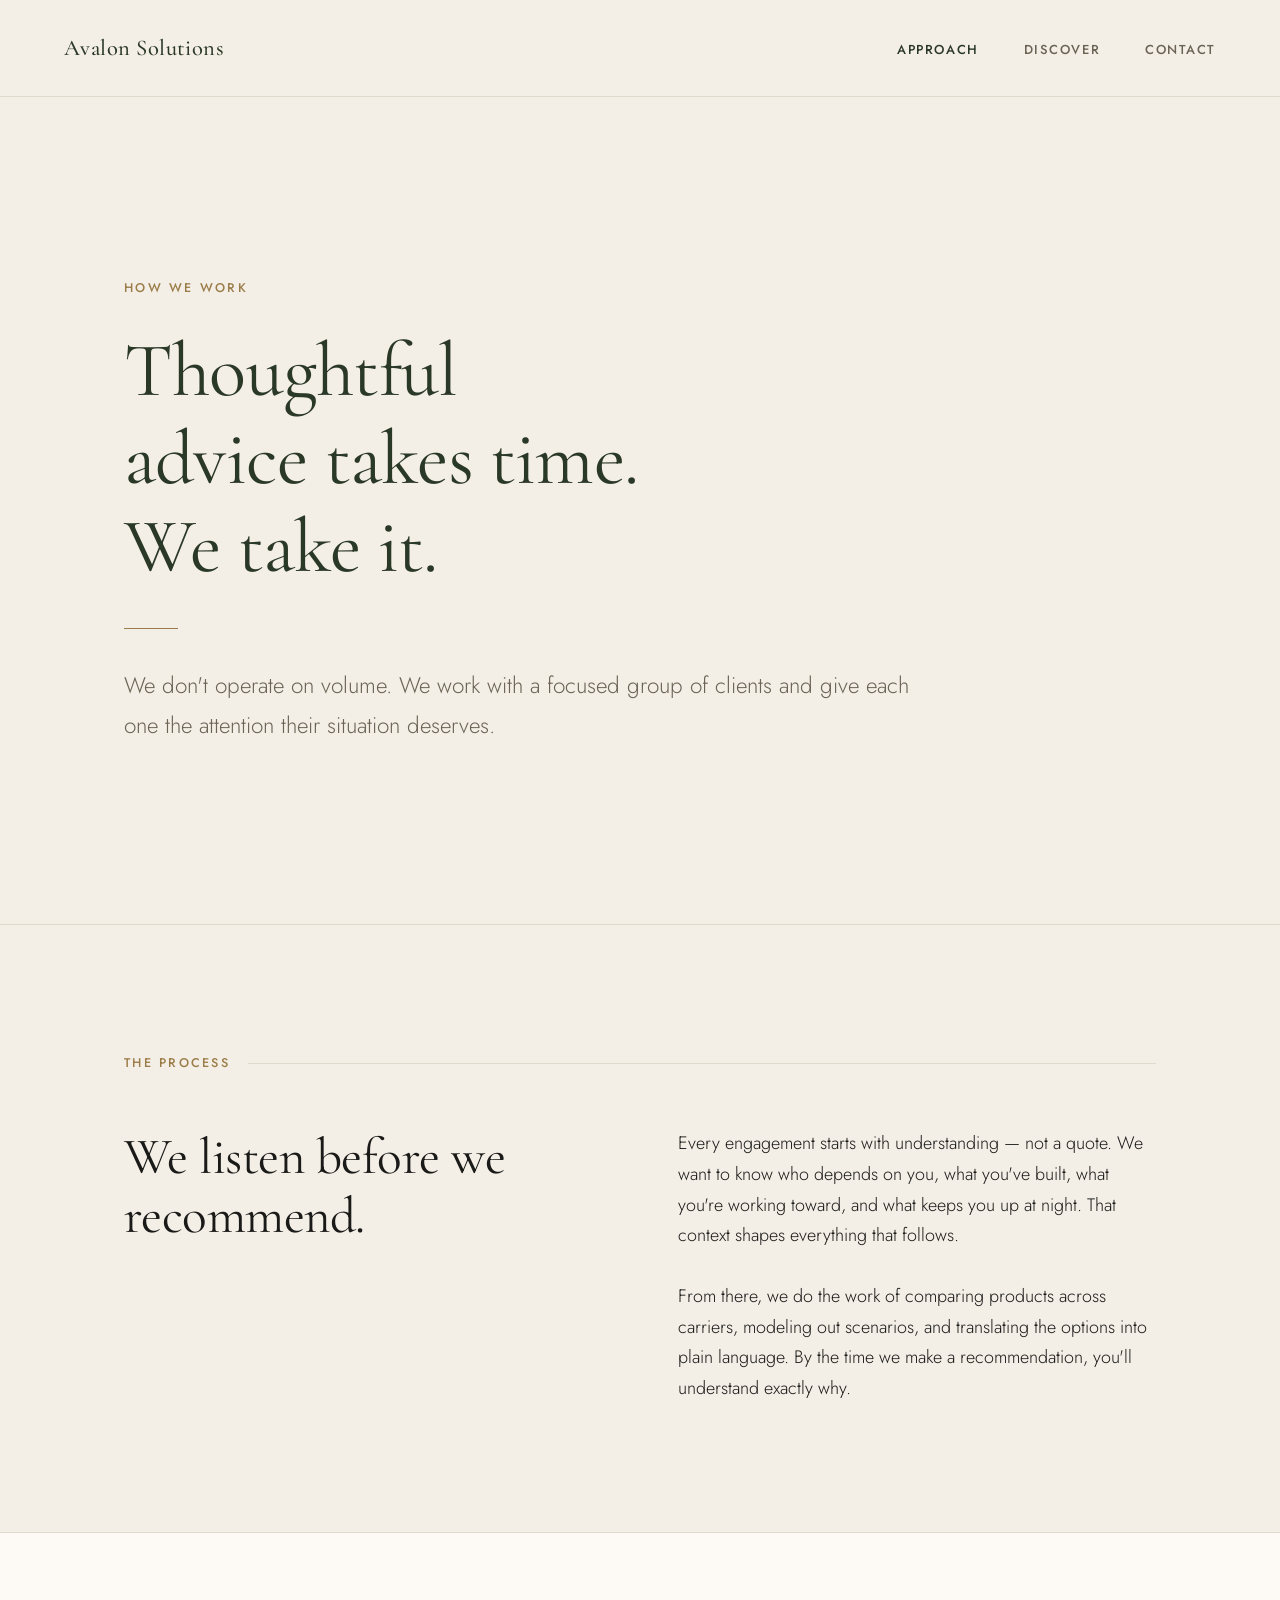
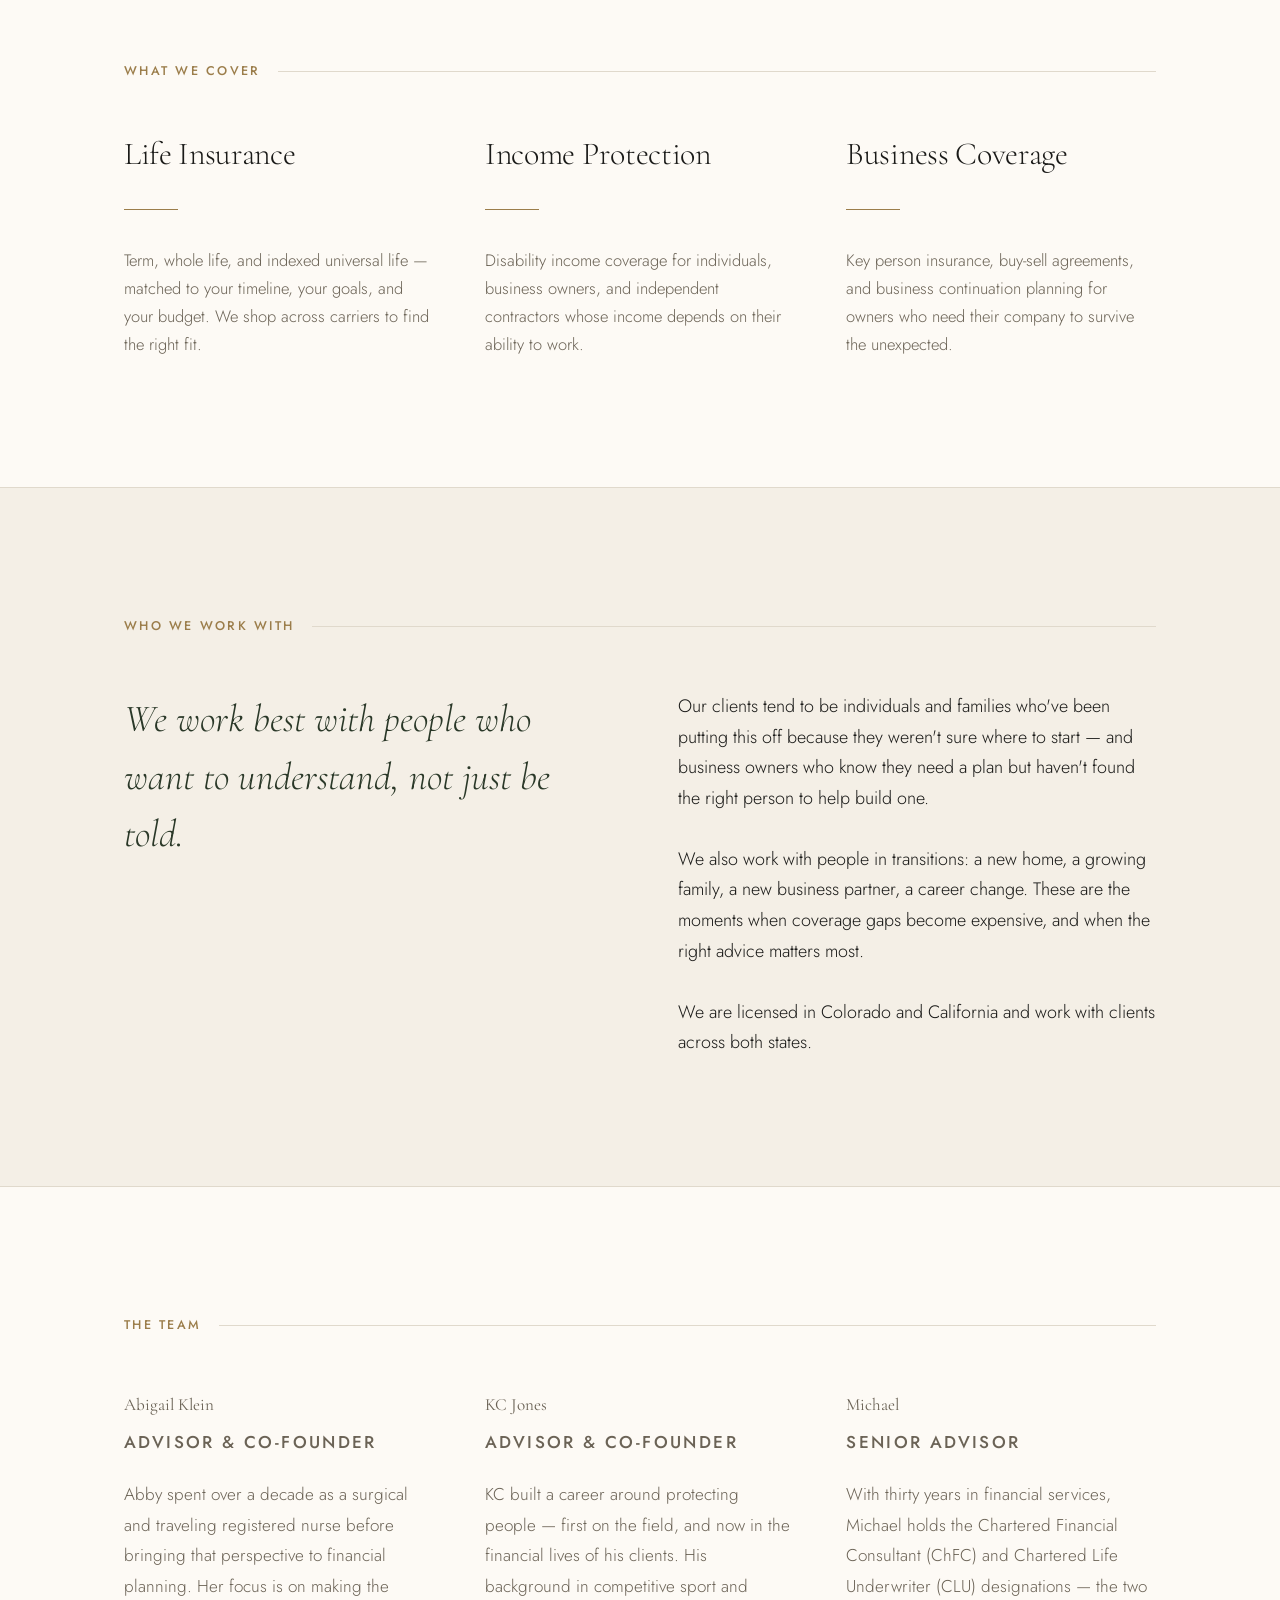
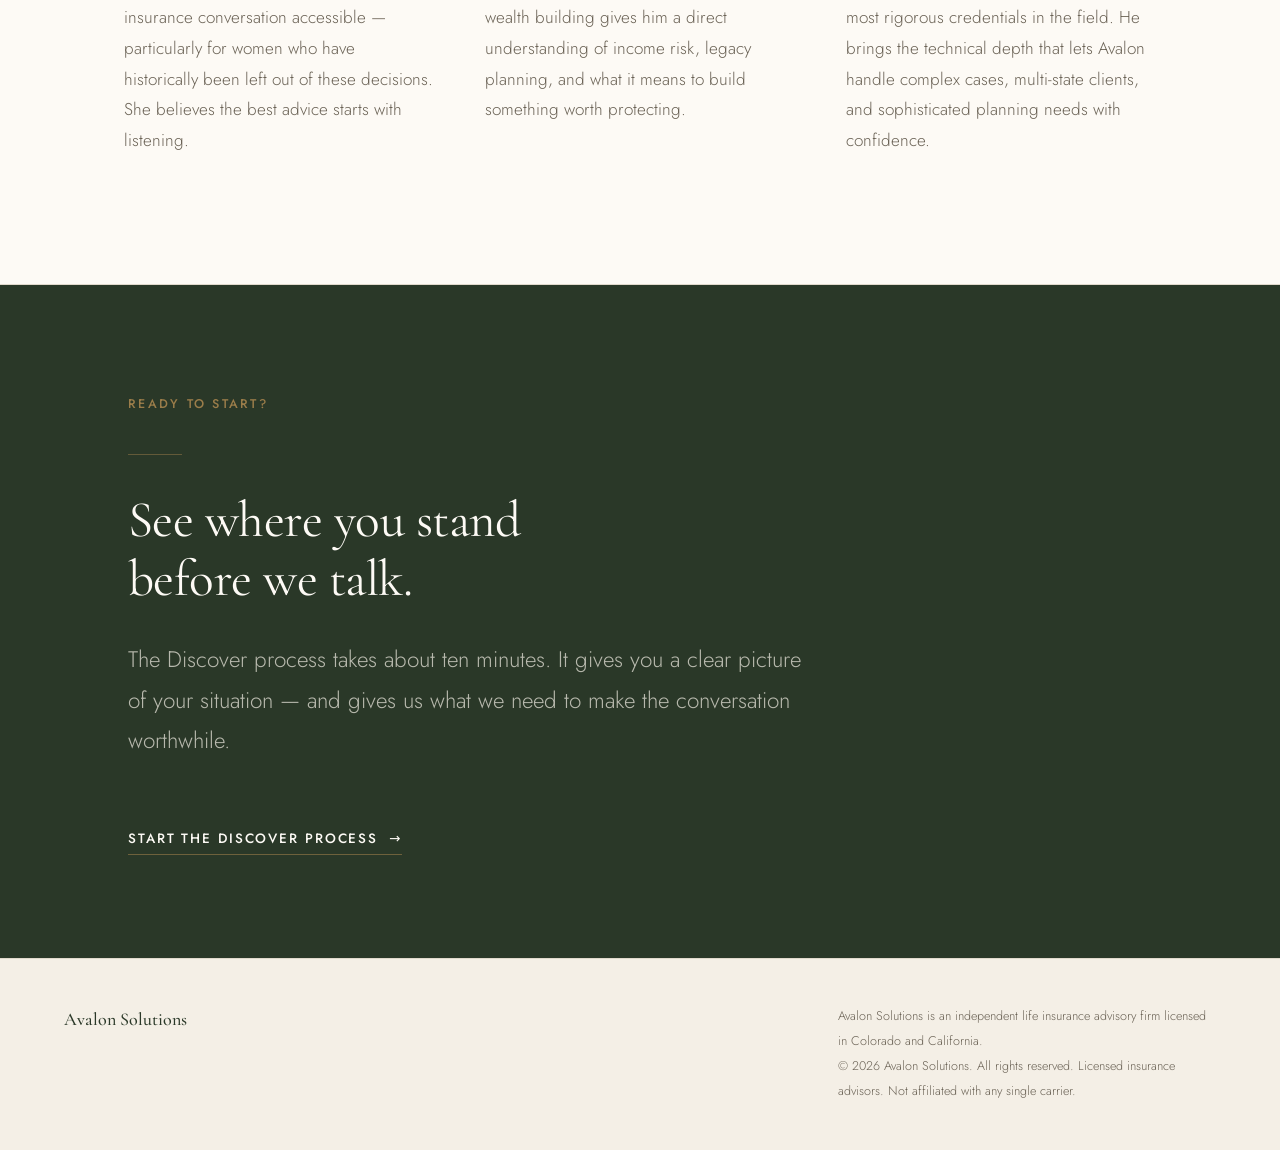
==== approach.html @ e0c3b851 "Initial site build — four pages, CSS design system, Netlify forms Co-Authored-By: Claude Sonnet 4.6 " ====
<!DOCTYPE html>
<html lang="en">
<head>
  <meta charset="UTF-8">
  <meta name="viewport" content="width=device-width, initial-scale=1.0">
  <title>Our Approach — Avalon Solutions</title>
  <meta name="description" content="How Avalon Solutions approaches life insurance — independent, education-first, and built around your specific situation.">
  <link rel="stylesheet" href="/css/main.css">
</head>
<body class="page-body">

  <nav>
    <a href="/" class="nav-logo">Avalon Solutions</a>
    <ul class="nav-links">
      <li><a href="/approach.html" class="active">Approach</a></li>
      <li><a href="/discover.html">Discover</a></li>
      <li><a href="/contact.html">Contact</a></li>
    </ul>
  </nav>

  <!-- Header -->
  <section class="hero">
    <div class="container">
      <span class="eyebrow">How we work</span>
      <h1>Thoughtful advice takes time. We take it.</h1>
      <div class="divider"></div>
      <p class="lead">We don't operate on volume. We work with a focused group of clients and give each one the attention their situation deserves.</p>
    </div>
  </section>

  <!-- The process -->
  <section>
    <div class="container">
      <div class="section-label">
        <span class="eyebrow">The process</span>
      </div>
      <div class="cols">
        <div>
          <h2>We listen before we recommend.</h2>
        </div>
        <div>
          <p>Every engagement starts with understanding — not a quote. We want to know who depends on you, what you've built, what you're working toward, and what keeps you up at night. That context shapes everything that follows.</p>
          <br>
          <p>From there, we do the work of comparing products across carriers, modeling out scenarios, and translating the options into plain language. By the time we make a recommendation, you'll understand exactly why.</p>
        </div>
      </div>
    </div>
  </section>

  <!-- What we cover -->
  <section style="background: var(--white); border-top: 1px solid var(--mist); border-bottom: 1px solid var(--mist);">
    <div class="container">
      <div class="section-label">
        <span class="eyebrow">What we cover</span>
      </div>
      <div class="cols-3">
        <div>
          <h3>Life Insurance</h3>
          <div class="divider"></div>
          <p style="font-size: 0.92rem; color: var(--mid);">Term, whole life, and indexed universal life — matched to your timeline, your goals, and your budget. We shop across carriers to find the right fit.</p>
        </div>
        <div>
          <h3>Income Protection</h3>
          <div class="divider"></div>
          <p style="font-size: 0.92rem; color: var(--mid);">Disability income coverage for individuals, business owners, and independent contractors whose income depends on their ability to work.</p>
        </div>
        <div>
          <h3>Business Coverage</h3>
          <div class="divider"></div>
          <p style="font-size: 0.92rem; color: var(--mid);">Key person insurance, buy-sell agreements, and business continuation planning for owners who need their company to survive the unexpected.</p>
        </div>
      </div>
    </div>
  </section>

  <!-- Who we work with -->
  <section>
    <div class="container">
      <div class="section-label">
        <span class="eyebrow">Who we work with</span>
      </div>
      <div class="cols">
        <p class="pull">We work best with people who want to understand, not just be told.</p>
        <div>
          <p>Our clients tend to be individuals and families who've been putting this off because they weren't sure where to start — and business owners who know they need a plan but haven't found the right person to help build one.</p>
          <br>
          <p>We also work with people in transitions: a new home, a growing family, a new business partner, a career change. These are the moments when coverage gaps become expensive, and when the right advice matters most.</p>
          <br>
          <p>We are licensed in Colorado and California and work with clients across both states.</p>
        </div>
      </div>
    </div>
  </section>

  <!-- Team -->
  <section style="background: var(--white); border-top: 1px solid var(--mist); border-bottom: 1px solid var(--mist);">
    <div class="container">
      <div class="section-label">
        <span class="eyebrow">The team</span>
      </div>
      <div class="cols-3">
        <div class="person">
          <p class="person-name">Abigail Klein</p>
          <p class="person-role">Advisor &amp; Co-Founder</p>
          <p>Abby spent over a decade as a surgical and traveling registered nurse before bringing that perspective to financial planning. Her focus is on making the insurance conversation accessible — particularly for women who have historically been left out of these decisions. She believes the best advice starts with listening.</p>
        </div>
        <div class="person">
          <p class="person-name">KC Jones</p>
          <p class="person-role">Advisor &amp; Co-Founder</p>
          <p>KC built a career around protecting people — first on the field, and now in the financial lives of his clients. His background in competitive sport and wealth building gives him a direct understanding of income risk, legacy planning, and what it means to build something worth protecting.</p>
        </div>
        <div class="person">
          <p class="person-name">Michael</p>
          <p class="person-role">Senior Advisor</p>
          <p>With thirty years in financial services, Michael holds the Chartered Financial Consultant (ChFC) and Chartered Life Underwriter (CLU) designations — the two most rigorous credentials in the field. He brings the technical depth that lets Avalon handle complex cases, multi-state clients, and sophisticated planning needs with confidence.</p>
        </div>
      </div>
    </div>
  </section>

  <!-- CTA -->
  <div class="panel">
    <div class="container">
      <span class="eyebrow">Ready to start?</span>
      <div class="divider"></div>
      <h2>See where you stand<br>before we talk.</h2>
      <br>
      <p class="lead">The Discover process takes about ten minutes. It gives you a clear picture of your situation — and gives us what we need to make the conversation worthwhile.</p>
      <br><br>
      <a href="/discover.html" class="text-link">Start the Discover process</a>
    </div>
  </div>

  <footer>
    <div class="footer-brand">Avalon Solutions</div>
    <p class="footer-copy">
      Avalon Solutions is an independent life insurance advisory firm licensed in Colorado and California.<br>
      © 2026 Avalon Solutions. All rights reserved. Licensed insurance advisors. Not affiliated with any single carrier.
    </p>
  </footer>

</body>
</html>
---- css/main.css ----
@import url('https://fonts.googleapis.com/css2?family=Cormorant+Garamond:ital,wght@0,300;0,400;0,500;0,600;1,300;1,400;1,500&family=Jost:wght@300;400;500&display=swap');

/* ── Variables ───────────────────────────────────────────────────────────── */

:root {
  --cream:  #F4EFE6;
  --ink:    #1A1A18;
  --forest: #2A3828;
  --gold:   #9B7D4A;
  --mist:   #E0D9CC;
  --mid:    #6B6356;
  --white:  #FDFAF5;

  --serif: 'Cormorant Garamond', Georgia, serif;
  --sans:  'Jost', system-ui, sans-serif;

  --max: 1160px;
  --pad: clamp(1.5rem, 5vw, 4rem);
}

/* ── Reset ───────────────────────────────────────────────────────────────── */

*, *::before, *::after { box-sizing: border-box; margin: 0; padding: 0; }

html { font-size: 18px; -webkit-text-size-adjust: 100%; scroll-behavior: smooth; }

body {
  background-color: var(--cream);
  color: var(--ink);
  font-family: var(--sans);
  font-weight: 300;
  line-height: 1.7;
  min-height: 100vh;
}

img { display: block; max-width: 100%; }
a { color: inherit; text-decoration: none; }

/* ── Typography ──────────────────────────────────────────────────────────── */

h1, h2, h3, h4 {
  font-family: var(--serif);
  font-weight: 400;
  line-height: 1.15;
  letter-spacing: -0.01em;
}

h1 { font-size: clamp(2.6rem, 6vw, 5rem); }
h2 { font-size: clamp(2rem, 4vw, 3.2rem); }
h3 { font-size: clamp(1.4rem, 2.5vw, 1.9rem); font-weight: 300; }

p { max-width: 62ch; }

.eyebrow {
  font-family: var(--sans);
  font-size: 0.7rem;
  font-weight: 500;
  letter-spacing: 0.18em;
  text-transform: uppercase;
  color: var(--gold);
}

.lead {
  font-size: clamp(1.05rem, 2vw, 1.25rem);
  font-weight: 300;
  line-height: 1.8;
  color: var(--mid);
}

/* ── Layout ──────────────────────────────────────────────────────────────── */

.container { width: 100%; max-width: var(--max); margin: 0 auto; padding: 0 var(--pad); }

section { padding: clamp(4rem, 10vw, 9rem) 0; }

.divider { width: 3rem; height: 1px; background: var(--gold); margin: 2rem 0; }

/* ── Navigation ──────────────────────────────────────────────────────────── */

nav {
  position: fixed;
  top: 0; left: 0; right: 0;
  z-index: 100;
  padding: 1.6rem var(--pad);
  display: flex;
  align-items: center;
  justify-content: space-between;
  background: var(--cream);
  border-bottom: 1px solid var(--mist);
}

.nav-logo {
  font-family: var(--serif);
  font-size: 1.25rem;
  font-weight: 500;
  letter-spacing: 0.02em;
  color: var(--forest);
}

.nav-links { display: flex; gap: 2.5rem; list-style: none; }

.nav-links a {
  font-size: 0.72rem;
  font-weight: 500;
  letter-spacing: 0.12em;
  text-transform: uppercase;
  color: var(--mid);
  transition: color 0.2s;
}

.nav-links a:hover,
.nav-links a.active { color: var(--forest); }

.page-body { padding-top: 5.5rem; }

/* ── Hero ────────────────────────────────────────────────────────────────── */

.hero {
  padding: clamp(5rem, 14vw, 12rem) 0 clamp(4rem, 10vw, 8rem);
  border-bottom: 1px solid var(--mist);
}

.hero .eyebrow { margin-bottom: 1.5rem; display: block; }
.hero h1 { max-width: 14ch; margin-bottom: 2rem; color: var(--forest); }
.hero .lead { margin-bottom: 2.8rem; }

/* ── Text link ───────────────────────────────────────────────────────────── */

.text-link {
  display: inline-flex;
  align-items: center;
  gap: 0.6rem;
  font-size: 0.75rem;
  font-weight: 500;
  letter-spacing: 0.14em;
  text-transform: uppercase;
  color: var(--forest);
  border-bottom: 1px solid var(--gold);
  padding-bottom: 0.2rem;
  transition: color 0.2s, border-color 0.2s;
}

.text-link:hover { color: var(--gold); }
.text-link::after { content: '→'; }

/* ── Grid layouts ────────────────────────────────────────────────────────── */

.cols   { display: grid; grid-template-columns: 1fr 1fr; gap: clamp(3rem, 6vw, 7rem); align-items: start; }
.cols-3 { display: grid; grid-template-columns: repeat(3, 1fr); gap: clamp(2rem, 4vw, 4rem); }

/* ── Pull quote ──────────────────────────────────────────────────────────── */

.pull {
  font-family: var(--serif);
  font-size: clamp(1.4rem, 3vw, 2.2rem);
  font-weight: 300;
  font-style: italic;
  line-height: 1.5;
  color: var(--forest);
  max-width: 32ch;
}

/* ── Person block ────────────────────────────────────────────────────────── */

.person-name { font-family: var(--serif); font-size: 1.4rem; font-weight: 400; margin-bottom: 0.3rem; color: var(--forest); }
.person-role { font-size: 0.68rem; font-weight: 500; letter-spacing: 0.14em; text-transform: uppercase; color: var(--gold); margin-bottom: 1.2rem; }
.person p    { font-size: 0.95rem; color: var(--mid); line-height: 1.8; }

/* ── Section label ───────────────────────────────────────────────────────── */

.section-label {
  display: flex;
  align-items: center;
  gap: 1rem;
  margin-bottom: 3rem;
}

.section-label::after { content: ''; flex: 1; height: 1px; background: var(--mist); }

/* ── Dark panel ──────────────────────────────────────────────────────────── */

.panel {
  background: var(--forest);
  color: var(--cream);
  padding: clamp(4rem, 8vw, 7rem) var(--pad);
}

.panel h2   { color: var(--white); }
.panel .lead { color: rgba(244, 239, 230, 0.7); max-width: 52ch; }
.panel .text-link { color: var(--white); border-color: rgba(155, 125, 74, 0.6); }
.panel .text-link:hover { color: var(--gold); }
.panel .divider { background: rgba(155, 125, 74, 0.5); }

/* ── Form ────────────────────────────────────────────────────────────────── */

.form-grid { display: grid; grid-template-columns: 1fr 1fr; gap: 1.4rem; }
.form-group { display: flex; flex-direction: column; gap: 0.45rem; }
.form-group.full { grid-column: 1 / -1; }

label {
  font-size: 0.65rem;
  font-weight: 500;
  letter-spacing: 0.15em;
  text-transform: uppercase;
  color: var(--mid);
}

input, select, textarea {
  font-family: var(--sans);
  font-size: 0.95rem;
  font-weight: 300;
  color: var(--ink);
  background: var(--white);
  border: 1px solid var(--mist);
  padding: 0.8rem 1rem;
  outline: none;
  transition: border-color 0.2s;
  -webkit-appearance: none;
  appearance: none;
  border-radius: 0;
  width: 100%;
}

input:focus, select:focus, textarea:focus { border-color: var(--forest); }

select {
  background-image: url("data:image/svg+xml,%3Csvg xmlns='http://www.w3.org/2000/svg' width='12' height='7' viewBox='0 0 12 7'%3E%3Cpath d='M1 1l5 5 5-5' stroke='%236B6356' stroke-width='1.5' fill='none' stroke-linecap='round'/%3E%3C/svg%3E");
  background-repeat: no-repeat;
  background-position: right 1rem center;
  padding-right: 2.5rem;
  cursor: pointer;
}

textarea { resize: vertical; min-height: 130px; }

button[type="submit"] {
  font-family: var(--sans);
  font-size: 0.72rem;
  font-weight: 500;
  letter-spacing: 0.15em;
  text-transform: uppercase;
  color: var(--white);
  background: var(--forest);
  border: none;
  padding: 1rem 2.8rem;
  cursor: pointer;
  transition: background 0.2s;
  margin-top: 0.5rem;
}

button[type="submit"]:hover { background: var(--ink); }

.form-note { margin-top: 1rem; font-size: 0.75rem; color: var(--mid); }

/* ── Footer ──────────────────────────────────────────────────────────────── */

footer {
  border-top: 1px solid var(--mist);
  padding: 2.5rem var(--pad);
  display: flex;
  align-items: flex-start;
  justify-content: space-between;
  gap: 2rem;
  flex-wrap: wrap;
}

.footer-brand { font-family: var(--serif); font-size: 1rem; color: var(--forest); font-weight: 500; }
.footer-copy  { font-size: 0.7rem; color: var(--mid); line-height: 2; max-width: 54ch; }

/* ── Responsive ──────────────────────────────────────────────────────────── */

@media (max-width: 768px) {
  .cols, .cols-3  { grid-template-columns: 1fr; }
  .form-grid      { grid-template-columns: 1fr; }
  footer          { flex-direction: column; gap: 1.5rem; }
}

@media (max-width: 480px) {
  .nav-links { gap: 1.4rem; }
  .nav-links a { font-size: 0.65rem; letter-spacing: 0.08em; }
}
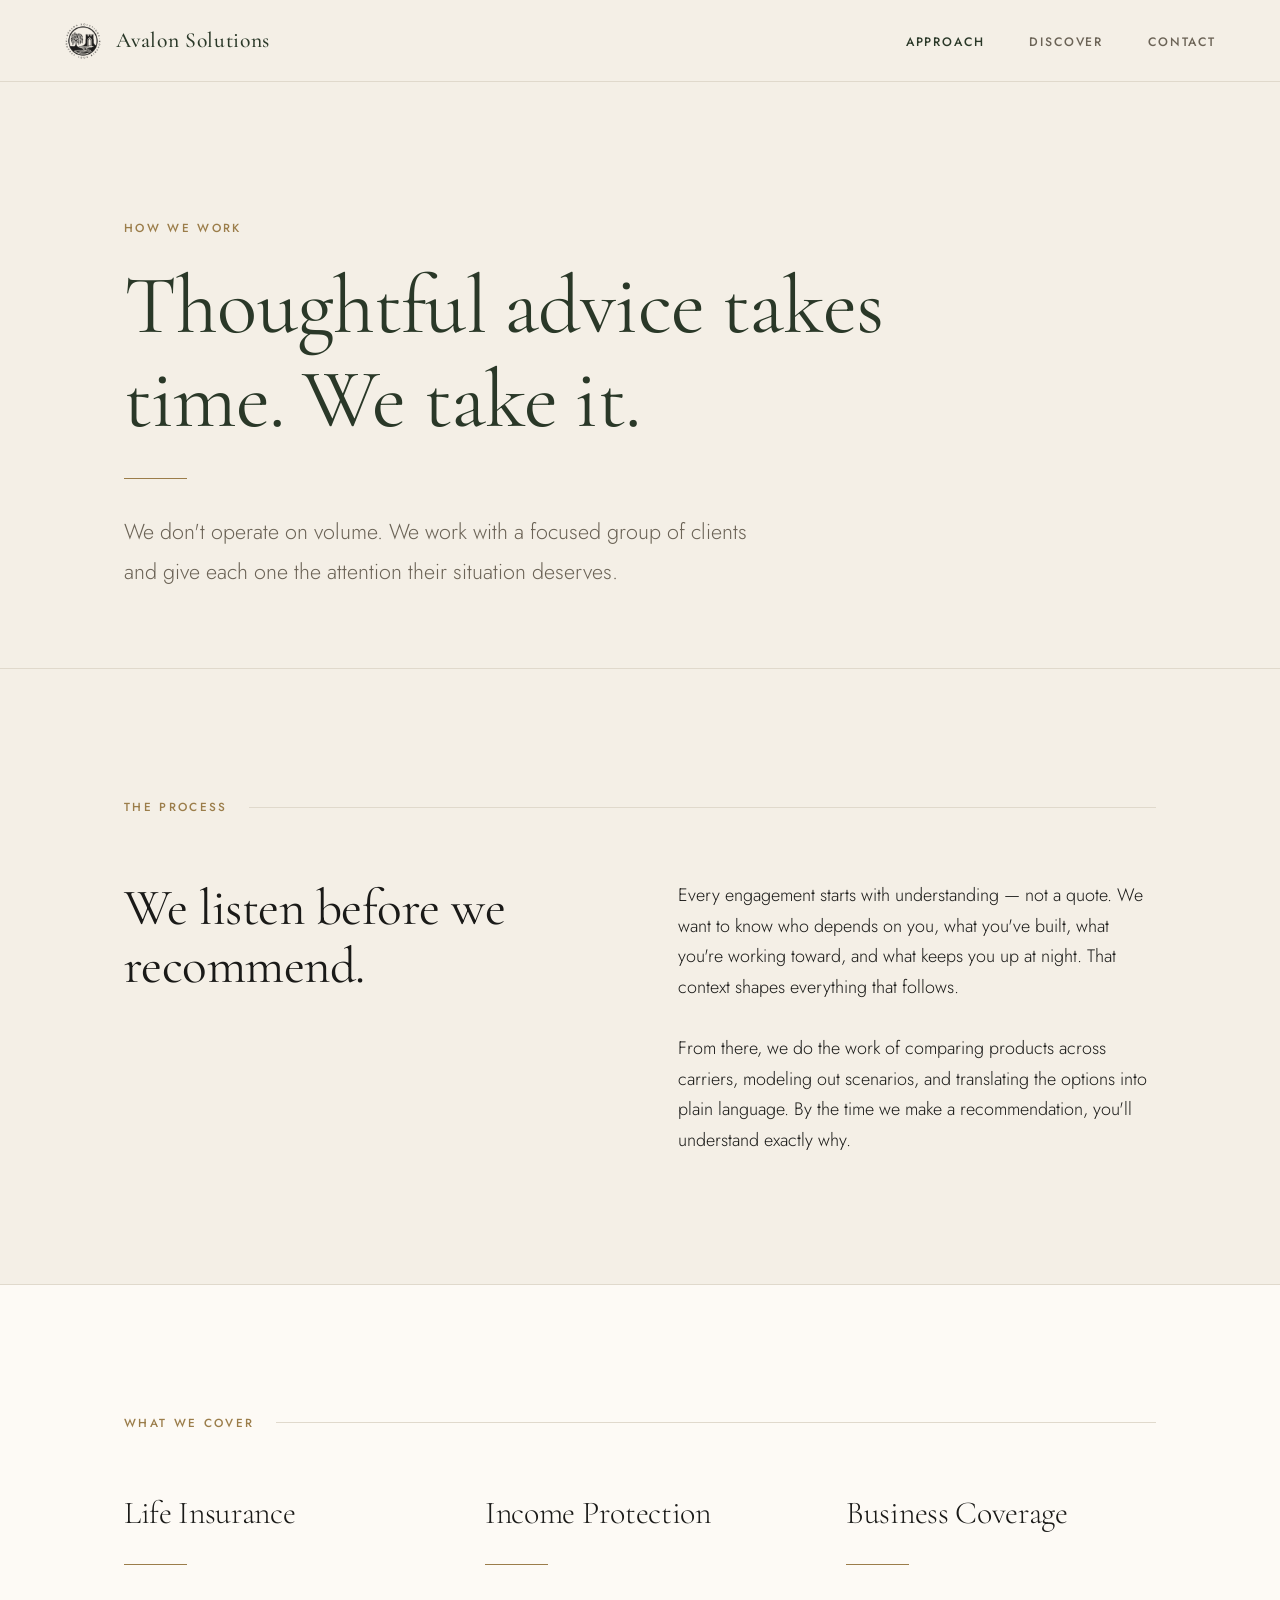
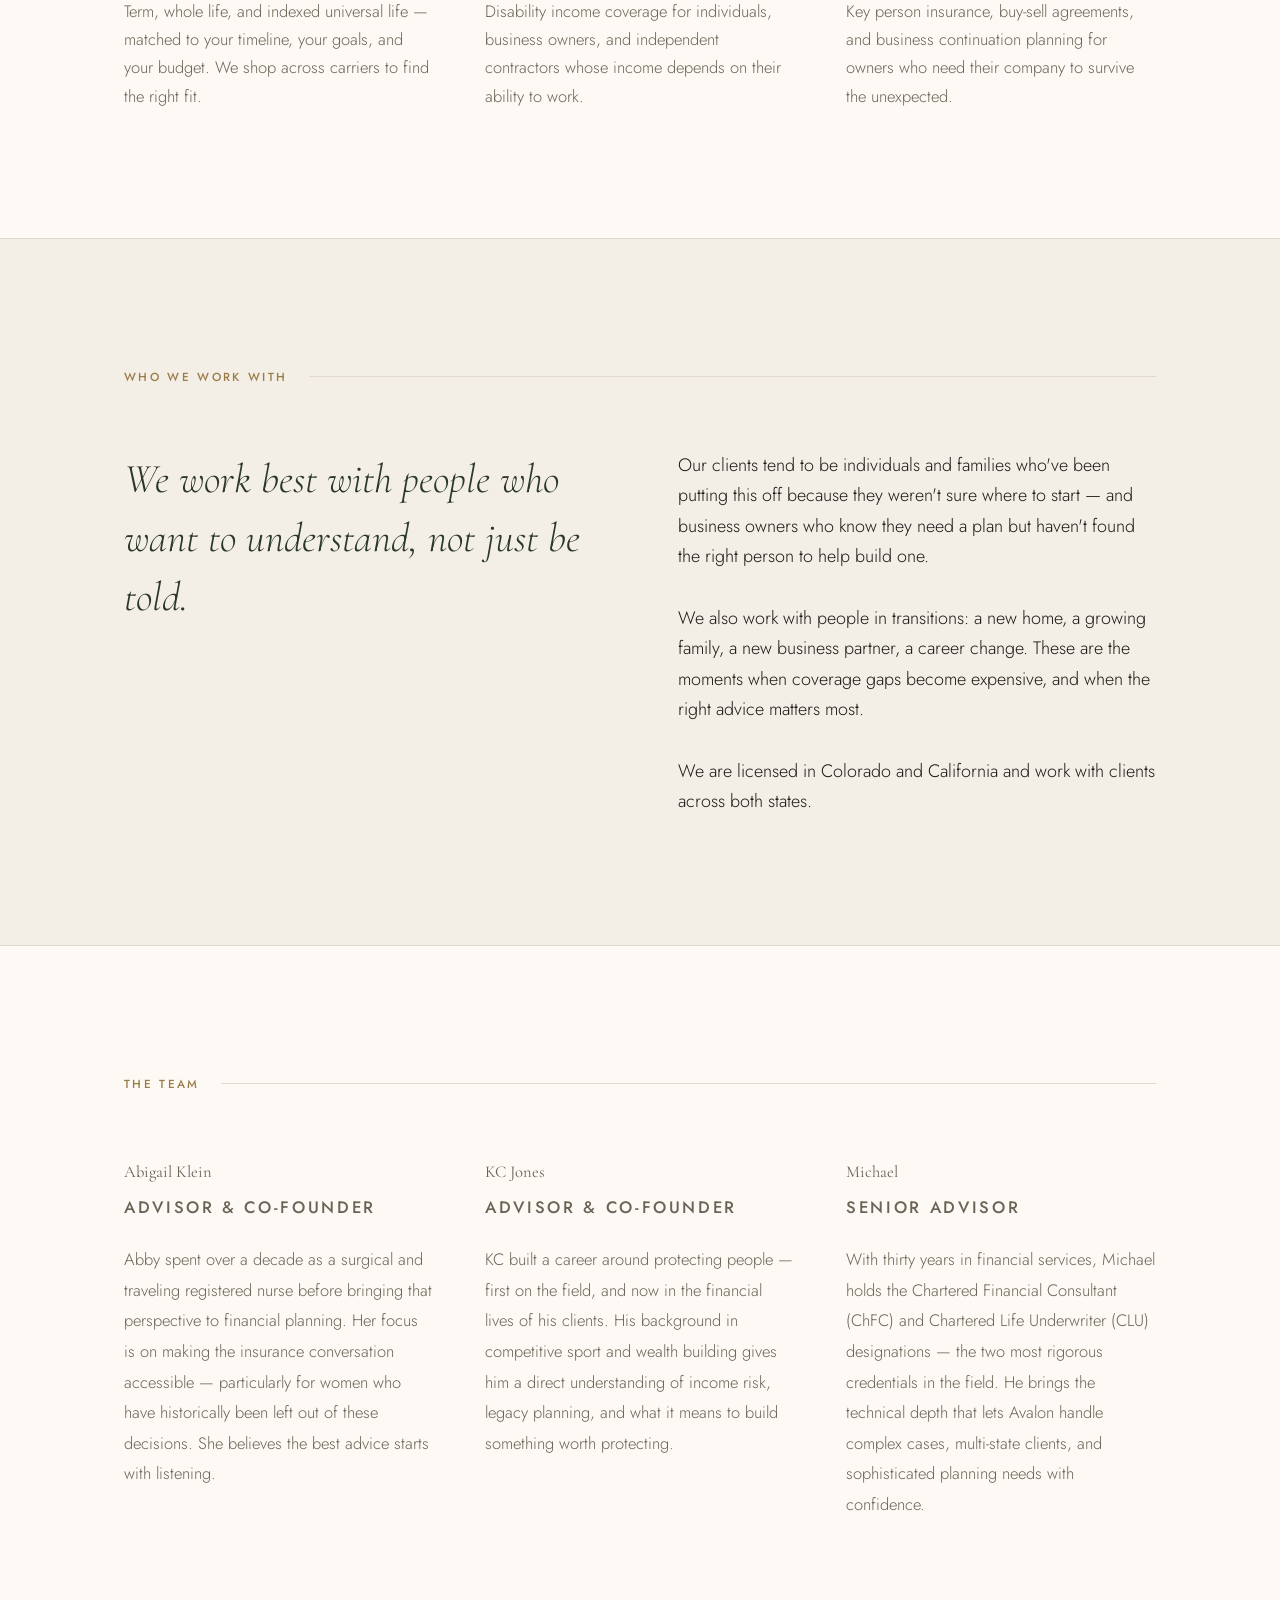
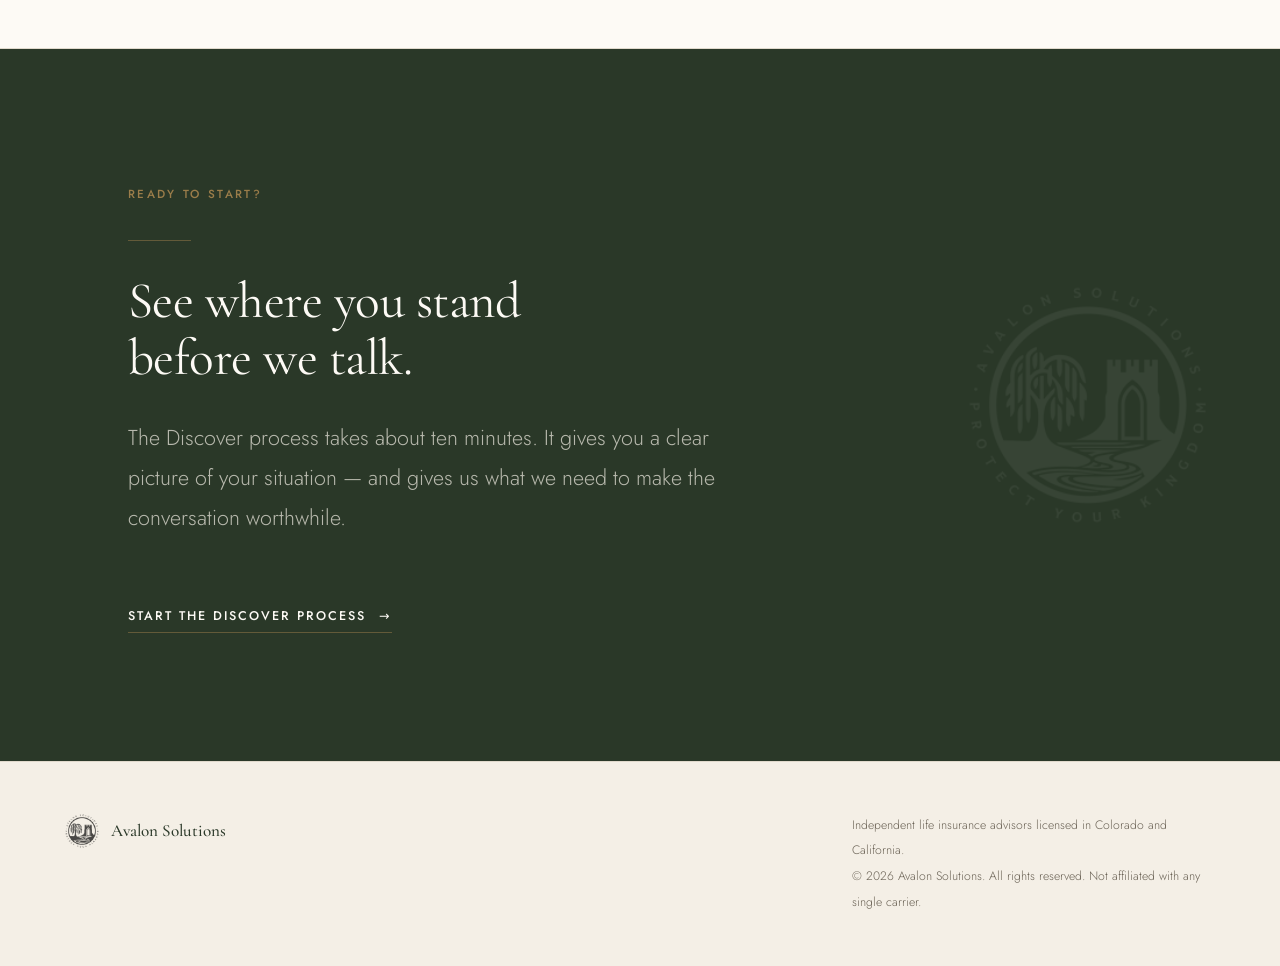
==== commit f970e43d: "Redesign: crest integration, stronger visual identity - Hero: two-column layout with large crest + h" ====
--- a/approach.html
+++ b/approach.html
@@ -10,7 +10,10 @@
 <body class="page-body">
 
   <nav>
-    <a href="/" class="nav-logo">Avalon Solutions</a>
+    <a href="/" class="nav-brand">
+      <img src="/images/crest.png" alt="Avalon Solutions crest" class="nav-crest">
+      <span class="nav-logo">Avalon Solutions</span>
+    </a>
     <ul class="nav-links">
       <li><a href="/approach.html" class="active">Approach</a></li>
       <li><a href="/discover.html">Discover</a></li>
@@ -19,11 +22,11 @@
   </nav>
 
   <!-- Header -->
-  <section class="hero">
+  <section class="hero-interior">
     <div class="container">
       <span class="eyebrow">How we work</span>
       <h1>Thoughtful advice takes time. We take it.</h1>
-      <div class="divider"></div>
+      <span class="rule-short"></span>
       <p class="lead">We don't operate on volume. We work with a focused group of clients and give each one the attention their situation deserves.</p>
     </div>
   </section>
@@ -48,7 +51,7 @@
   </section>
 
   <!-- What we cover -->
-  <section style="background: var(--white); border-top: 1px solid var(--mist); border-bottom: 1px solid var(--mist);">
+  <section class="section-alt">
     <div class="container">
       <div class="section-label">
         <span class="eyebrow">What we cover</span>
@@ -56,17 +59,17 @@
       <div class="cols-3">
         <div>
           <h3>Life Insurance</h3>
-          <div class="divider"></div>
+          <span class="rule-short"></span>
           <p style="font-size: 0.92rem; color: var(--mid);">Term, whole life, and indexed universal life — matched to your timeline, your goals, and your budget. We shop across carriers to find the right fit.</p>
         </div>
         <div>
           <h3>Income Protection</h3>
-          <div class="divider"></div>
+          <span class="rule-short"></span>
           <p style="font-size: 0.92rem; color: var(--mid);">Disability income coverage for individuals, business owners, and independent contractors whose income depends on their ability to work.</p>
         </div>
         <div>
           <h3>Business Coverage</h3>
-          <div class="divider"></div>
+          <span class="rule-short"></span>
           <p style="font-size: 0.92rem; color: var(--mid);">Key person insurance, buy-sell agreements, and business continuation planning for owners who need their company to survive the unexpected.</p>
         </div>
       </div>
@@ -93,7 +96,7 @@
   </section>
 
   <!-- Team -->
-  <section style="background: var(--white); border-top: 1px solid var(--mist); border-bottom: 1px solid var(--mist);">
+  <section class="section-alt">
     <div class="container">
       <div class="section-label">
         <span class="eyebrow">The team</span>
@@ -120,9 +123,10 @@
 
   <!-- CTA -->
   <div class="panel">
+    <img src="/images/crest.png" alt="" class="panel-crest" aria-hidden="true">
     <div class="container">
       <span class="eyebrow">Ready to start?</span>
-      <div class="divider"></div>
+      <span class="rule-short"></span>
       <h2>See where you stand<br>before we talk.</h2>
       <br>
       <p class="lead">The Discover process takes about ten minutes. It gives you a clear picture of your situation — and gives us what we need to make the conversation worthwhile.</p>
@@ -132,10 +136,13 @@
   </div>
 
   <footer>
-    <div class="footer-brand">Avalon Solutions</div>
+    <div class="footer-brand">
+      <img src="/images/crest.png" alt="Avalon Solutions" class="footer-crest">
+      <span class="footer-name">Avalon Solutions</span>
+    </div>
     <p class="footer-copy">
-      Avalon Solutions is an independent life insurance advisory firm licensed in Colorado and California.<br>
-      © 2026 Avalon Solutions. All rights reserved. Licensed insurance advisors. Not affiliated with any single carrier.
+      Independent life insurance advisors licensed in Colorado and California.<br>
+      © 2026 Avalon Solutions. All rights reserved. Not affiliated with any single carrier.
     </p>
   </footer>
 
--- a/css/main.css
+++ b/css/main.css
@@ -1,4 +1,4 @@
-@import url('https://fonts.googleapis.com/css2?family=Cormorant+Garamond:ital,wght@0,300;0,400;0,500;0,600;1,300;1,400;1,500&family=Jost:wght@300;400;500&display=swap');
+@import url('https://fonts.googleapis.com/css2?family=Cormorant+Garamond:ital,wght@0,300;0,400;0,500;0,600;1,300;1,400;1,500;1,600&family=Jost:wght@300;400;500&display=swap');
 
 /* ── Variables ───────────────────────────────────────────────────────────── */
 
@@ -21,7 +21,6 @@
 /* ── Reset ───────────────────────────────────────────────────────────────── */
 
 *, *::before, *::after { box-sizing: border-box; margin: 0; padding: 0; }
-
 html { font-size: 18px; -webkit-text-size-adjust: 100%; scroll-behavior: smooth; }
 
 body {
@@ -41,39 +40,53 @@
 h1, h2, h3, h4 {
   font-family: var(--serif);
   font-weight: 400;
-  line-height: 1.15;
+  line-height: 1.12;
   letter-spacing: -0.01em;
 }
 
-h1 { font-size: clamp(2.6rem, 6vw, 5rem); }
-h2 { font-size: clamp(2rem, 4vw, 3.2rem); }
-h3 { font-size: clamp(1.4rem, 2.5vw, 1.9rem); font-weight: 300; }
+h1 { font-size: clamp(2.8rem, 6.5vw, 5.5rem); }
+h2 { font-size: clamp(2rem, 4vw, 3.4rem); }
+h3 { font-size: clamp(1.3rem, 2.5vw, 1.8rem); font-weight: 300; }
 
 p { max-width: 62ch; }
 
 .eyebrow {
   font-family: var(--sans);
-  font-size: 0.7rem;
-  font-weight: 500;
-  letter-spacing: 0.18em;
+  font-size: 0.65rem;
+  font-weight: 500;
+  letter-spacing: 0.2em;
   text-transform: uppercase;
   color: var(--gold);
 }
 
 .lead {
-  font-size: clamp(1.05rem, 2vw, 1.25rem);
+  font-size: clamp(1.05rem, 2vw, 1.2rem);
   font-weight: 300;
-  line-height: 1.8;
+  line-height: 1.85;
   color: var(--mid);
 }
 
 /* ── Layout ──────────────────────────────────────────────────────────────── */
 
 .container { width: 100%; max-width: var(--max); margin: 0 auto; padding: 0 var(--pad); }
-
 section { padding: clamp(4rem, 10vw, 9rem) 0; }
 
-.divider { width: 3rem; height: 1px; background: var(--gold); margin: 2rem 0; }
+.rule {
+  display: block;
+  width: 100%;
+  height: 1px;
+  background: linear-gradient(to right, var(--gold), transparent);
+  margin: 2rem 0;
+  opacity: 0.6;
+}
+
+.rule-short {
+  display: block;
+  width: 3.5rem;
+  height: 1px;
+  background: var(--gold);
+  margin: 1.8rem 0;
+}
 
 /* ── Navigation ──────────────────────────────────────────────────────────── */
 
@@ -81,7 +94,7 @@
   position: fixed;
   top: 0; left: 0; right: 0;
   z-index: 100;
-  padding: 1.6rem var(--pad);
+  padding: 1.2rem var(--pad);
   display: flex;
   align-items: center;
   justify-content: space-between;
@@ -89,20 +102,33 @@
   border-bottom: 1px solid var(--mist);
 }
 
+.nav-brand {
+  display: flex;
+  align-items: center;
+  gap: 0.75rem;
+}
+
+.nav-crest {
+  height: 38px;
+  width: auto;
+  opacity: 0.88;
+}
+
 .nav-logo {
   font-family: var(--serif);
-  font-size: 1.25rem;
-  font-weight: 500;
-  letter-spacing: 0.02em;
+  font-size: 1.2rem;
+  font-weight: 500;
+  letter-spacing: 0.03em;
   color: var(--forest);
+  line-height: 1;
 }
 
 .nav-links { display: flex; gap: 2.5rem; list-style: none; }
 
 .nav-links a {
-  font-size: 0.72rem;
-  font-weight: 500;
-  letter-spacing: 0.12em;
+  font-size: 0.68rem;
+  font-weight: 500;
+  letter-spacing: 0.15em;
   text-transform: uppercase;
   color: var(--mid);
   transition: color 0.2s;
@@ -111,85 +137,154 @@
 .nav-links a:hover,
 .nav-links a.active { color: var(--forest); }
 
-.page-body { padding-top: 5.5rem; }
+.page-body { padding-top: 5rem; }
 
 /* ── Hero ────────────────────────────────────────────────────────────────── */
 
 .hero {
-  padding: clamp(5rem, 14vw, 12rem) 0 clamp(4rem, 10vw, 8rem);
+  min-height: 88vh;
+  display: flex;
+  align-items: center;
   border-bottom: 1px solid var(--mist);
-}
-
-.hero .eyebrow { margin-bottom: 1.5rem; display: block; }
-.hero h1 { max-width: 14ch; margin-bottom: 2rem; color: var(--forest); }
-.hero .lead { margin-bottom: 2.8rem; }
+  padding: clamp(4rem, 10vw, 8rem) 0;
+}
+
+.hero-inner {
+  display: grid;
+  grid-template-columns: 1fr 1.6fr;
+  gap: clamp(3rem, 6vw, 8rem);
+  align-items: center;
+}
+
+.hero-crest-col {
+  display: flex;
+  flex-direction: column;
+  align-items: center;
+  justify-content: center;
+  gap: 1.5rem;
+}
+
+.hero-crest {
+  width: min(260px, 80%);
+  height: auto;
+  opacity: 0.9;
+}
+
+.hero-crest-rule {
+  width: 1px;
+  height: 3rem;
+  background: var(--gold);
+  opacity: 0.5;
+  display: none;
+}
+
+.hero-text .eyebrow { display: block; margin-bottom: 1.4rem; }
+.hero-text h1 { color: var(--forest); margin-bottom: 1.8rem; }
+.hero-text .lead { margin-bottom: 2.4rem; max-width: 48ch; }
 
 /* ── Text link ───────────────────────────────────────────────────────────── */
 
 .text-link {
   display: inline-flex;
   align-items: center;
-  gap: 0.6rem;
-  font-size: 0.75rem;
-  font-weight: 500;
-  letter-spacing: 0.14em;
+  gap: 0.7rem;
+  font-size: 0.7rem;
+  font-weight: 500;
+  letter-spacing: 0.16em;
   text-transform: uppercase;
   color: var(--forest);
   border-bottom: 1px solid var(--gold);
-  padding-bottom: 0.2rem;
-  transition: color 0.2s, border-color 0.2s;
-}
-
-.text-link:hover { color: var(--gold); }
-.text-link::after { content: '→'; }
+  padding-bottom: 0.25rem;
+  transition: color 0.2s, gap 0.2s;
+}
+
+.text-link:hover { color: var(--gold); gap: 1rem; }
+.text-link::after { content: '→'; font-size: 1em; }
 
 /* ── Grid layouts ────────────────────────────────────────────────────────── */
 
 .cols   { display: grid; grid-template-columns: 1fr 1fr; gap: clamp(3rem, 6vw, 7rem); align-items: start; }
-.cols-3 { display: grid; grid-template-columns: repeat(3, 1fr); gap: clamp(2rem, 4vw, 4rem); }
+.cols-3 { display: grid; grid-template-columns: repeat(3, 1fr); gap: clamp(2rem, 4vw, 5rem); }
 
 /* ── Pull quote ──────────────────────────────────────────────────────────── */
 
 .pull {
   font-family: var(--serif);
-  font-size: clamp(1.4rem, 3vw, 2.2rem);
+  font-size: clamp(1.5rem, 3.2vw, 2.4rem);
   font-weight: 300;
   font-style: italic;
-  line-height: 1.5;
+  line-height: 1.45;
   color: var(--forest);
-  max-width: 32ch;
-}
+  max-width: 28ch;
+}
+
+/* ── Section label ───────────────────────────────────────────────────────── */
+
+.section-label {
+  display: flex;
+  align-items: center;
+  gap: 1.2rem;
+  margin-bottom: 3.5rem;
+}
+
+.section-label::after { content: ''; flex: 1; height: 1px; background: var(--mist); }
 
 /* ── Person block ────────────────────────────────────────────────────────── */
 
-.person-name { font-family: var(--serif); font-size: 1.4rem; font-weight: 400; margin-bottom: 0.3rem; color: var(--forest); }
-.person-role { font-size: 0.68rem; font-weight: 500; letter-spacing: 0.14em; text-transform: uppercase; color: var(--gold); margin-bottom: 1.2rem; }
-.person p    { font-size: 0.95rem; color: var(--mid); line-height: 1.8; }
-
-/* ── Section label ───────────────────────────────────────────────────────── */
-
-.section-label {
-  display: flex;
-  align-items: center;
-  gap: 1rem;
-  margin-bottom: 3rem;
-}
-
-.section-label::after { content: ''; flex: 1; height: 1px; background: var(--mist); }
+.person-name {
+  font-family: var(--serif);
+  font-size: 1.5rem;
+  font-weight: 400;
+  margin-bottom: 0.25rem;
+  color: var(--forest);
+}
+
+.person-role {
+  font-size: 0.62rem;
+  font-weight: 500;
+  letter-spacing: 0.16em;
+  text-transform: uppercase;
+  color: var(--gold);
+  margin-bottom: 1.2rem;
+}
+
+.person p { font-size: 0.92rem; color: var(--mid); line-height: 1.85; }
 
 /* ── Dark panel ──────────────────────────────────────────────────────────── */
 
 .panel {
   background: var(--forest);
   color: var(--cream);
-  padding: clamp(4rem, 8vw, 7rem) var(--pad);
-}
-
-.panel h2   { color: var(--white); }
-.panel .lead { color: rgba(244, 239, 230, 0.7); max-width: 52ch; }
-.panel .text-link { color: var(--white); border-color: rgba(155, 125, 74, 0.6); }
+  padding: clamp(5rem, 10vw, 9rem) var(--pad);
+  position: relative;
+  overflow: hidden;
+}
+
+.panel-crest {
+  position: absolute;
+  right: var(--pad);
+  top: 50%;
+  transform: translateY(-50%);
+  width: clamp(160px, 20vw, 280px);
+  opacity: 0.06;
+  filter: invert(1);
+  pointer-events: none;
+}
+
+.panel h2   { color: var(--white); position: relative; }
+.panel .lead { color: rgba(244, 239, 230, 0.7); max-width: 48ch; position: relative; }
+.panel .text-link { color: var(--white); border-color: rgba(155, 125, 74, 0.5); position: relative; }
 .panel .text-link:hover { color: var(--gold); }
-.panel .divider { background: rgba(155, 125, 74, 0.5); }
+.panel .rule-short { background: rgba(155, 125, 74, 0.5); position: relative; }
+.panel .eyebrow { position: relative; }
+
+/* ── Alternating section ─────────────────────────────────────────────────── */
+
+.section-alt {
+  background: var(--white);
+  border-top: 1px solid var(--mist);
+  border-bottom: 1px solid var(--mist);
+}
 
 /* ── Form ────────────────────────────────────────────────────────────────── */
 
@@ -198,9 +293,9 @@
 .form-group.full { grid-column: 1 / -1; }
 
 label {
-  font-size: 0.65rem;
-  font-weight: 500;
-  letter-spacing: 0.15em;
+  font-size: 0.62rem;
+  font-weight: 500;
+  letter-spacing: 0.16em;
   text-transform: uppercase;
   color: var(--mid);
 }
@@ -212,51 +307,63 @@
   color: var(--ink);
   background: var(--white);
   border: 1px solid var(--mist);
-  padding: 0.8rem 1rem;
+  border-bottom: 1px solid var(--mid);
+  padding: 0.8rem 0;
   outline: none;
   transition: border-color 0.2s;
   -webkit-appearance: none;
   appearance: none;
   border-radius: 0;
   width: 100%;
-}
-
-input:focus, select:focus, textarea:focus { border-color: var(--forest); }
+  background: transparent;
+}
+
+input:focus, select:focus, textarea:focus { border-bottom-color: var(--forest); }
 
 select {
   background-image: url("data:image/svg+xml,%3Csvg xmlns='http://www.w3.org/2000/svg' width='12' height='7' viewBox='0 0 12 7'%3E%3Cpath d='M1 1l5 5 5-5' stroke='%236B6356' stroke-width='1.5' fill='none' stroke-linecap='round'/%3E%3C/svg%3E");
   background-repeat: no-repeat;
-  background-position: right 1rem center;
-  padding-right: 2.5rem;
+  background-position: right 0 center;
+  padding-right: 1.5rem;
   cursor: pointer;
 }
 
-textarea { resize: vertical; min-height: 130px; }
+textarea { resize: vertical; min-height: 100px; }
 
 button[type="submit"] {
   font-family: var(--sans);
-  font-size: 0.72rem;
-  font-weight: 500;
-  letter-spacing: 0.15em;
+  font-size: 0.68rem;
+  font-weight: 500;
+  letter-spacing: 0.18em;
   text-transform: uppercase;
   color: var(--white);
   background: var(--forest);
   border: none;
-  padding: 1rem 2.8rem;
+  padding: 1rem 3rem;
   cursor: pointer;
   transition: background 0.2s;
-  margin-top: 0.5rem;
+  margin-top: 1rem;
 }
 
 button[type="submit"]:hover { background: var(--ink); }
-
-.form-note { margin-top: 1rem; font-size: 0.75rem; color: var(--mid); }
+.form-note { margin-top: 1rem; font-size: 0.72rem; color: var(--mid); }
+
+/* ── Interior hero (non-home pages) ─────────────────────────────────────── */
+
+.hero-interior {
+  padding: clamp(4rem, 10vw, 8rem) 0 clamp(3rem, 6vw, 6rem);
+  border-bottom: 1px solid var(--mist);
+}
+
+.hero-interior .eyebrow { display: block; margin-bottom: 1.2rem; }
+.hero-interior h1 { color: var(--forest); margin-bottom: 1.6rem; max-width: 20ch; }
+.hero-interior .lead { max-width: 50ch; }
 
 /* ── Footer ──────────────────────────────────────────────────────────────── */
 
 footer {
   border-top: 1px solid var(--mist);
-  padding: 2.5rem var(--pad);
+  padding: 2.8rem var(--pad);
   display: flex;
   align-items: flex-start;
   justify-content: space-between;
@@ -264,18 +371,34 @@
   flex-wrap: wrap;
 }
 
-.footer-brand { font-family: var(--serif); font-size: 1rem; color: var(--forest); font-weight: 500; }
-.footer-copy  { font-size: 0.7rem; color: var(--mid); line-height: 2; max-width: 54ch; }
+.footer-brand {
+  display: flex;
+  align-items: center;
+  gap: 0.6rem;
+}
+
+.footer-crest { height: 36px; width: auto; opacity: 0.7; }
+.footer-name { font-family: var(--serif); font-size: 0.95rem; color: var(--forest); font-weight: 500; }
+.footer-copy { font-size: 0.68rem; color: var(--mid); line-height: 2.1; max-width: 52ch; }
 
 /* ── Responsive ──────────────────────────────────────────────────────────── */
 
+@media (max-width: 900px) {
+  .hero-inner { grid-template-columns: 1fr; }
+  .hero-crest-col { flex-direction: row; justify-content: flex-start; }
+  .hero-crest { width: min(160px, 40%); }
+}
+
 @media (max-width: 768px) {
-  .cols, .cols-3  { grid-template-columns: 1fr; }
-  .form-grid      { grid-template-columns: 1fr; }
-  footer          { flex-direction: column; gap: 1.5rem; }
+  .cols, .cols-3 { grid-template-columns: 1fr; }
+  .form-grid     { grid-template-columns: 1fr; }
+  footer         { flex-direction: column; gap: 1.5rem; }
+  .panel-crest   { display: none; }
 }
 
 @media (max-width: 480px) {
   .nav-links { gap: 1.4rem; }
-  .nav-links a { font-size: 0.65rem; letter-spacing: 0.08em; }
-}
+  .nav-links a { font-size: 0.6rem; }
+  .nav-logo { font-size: 1rem; }
+  .nav-crest { height: 30px; }
+}
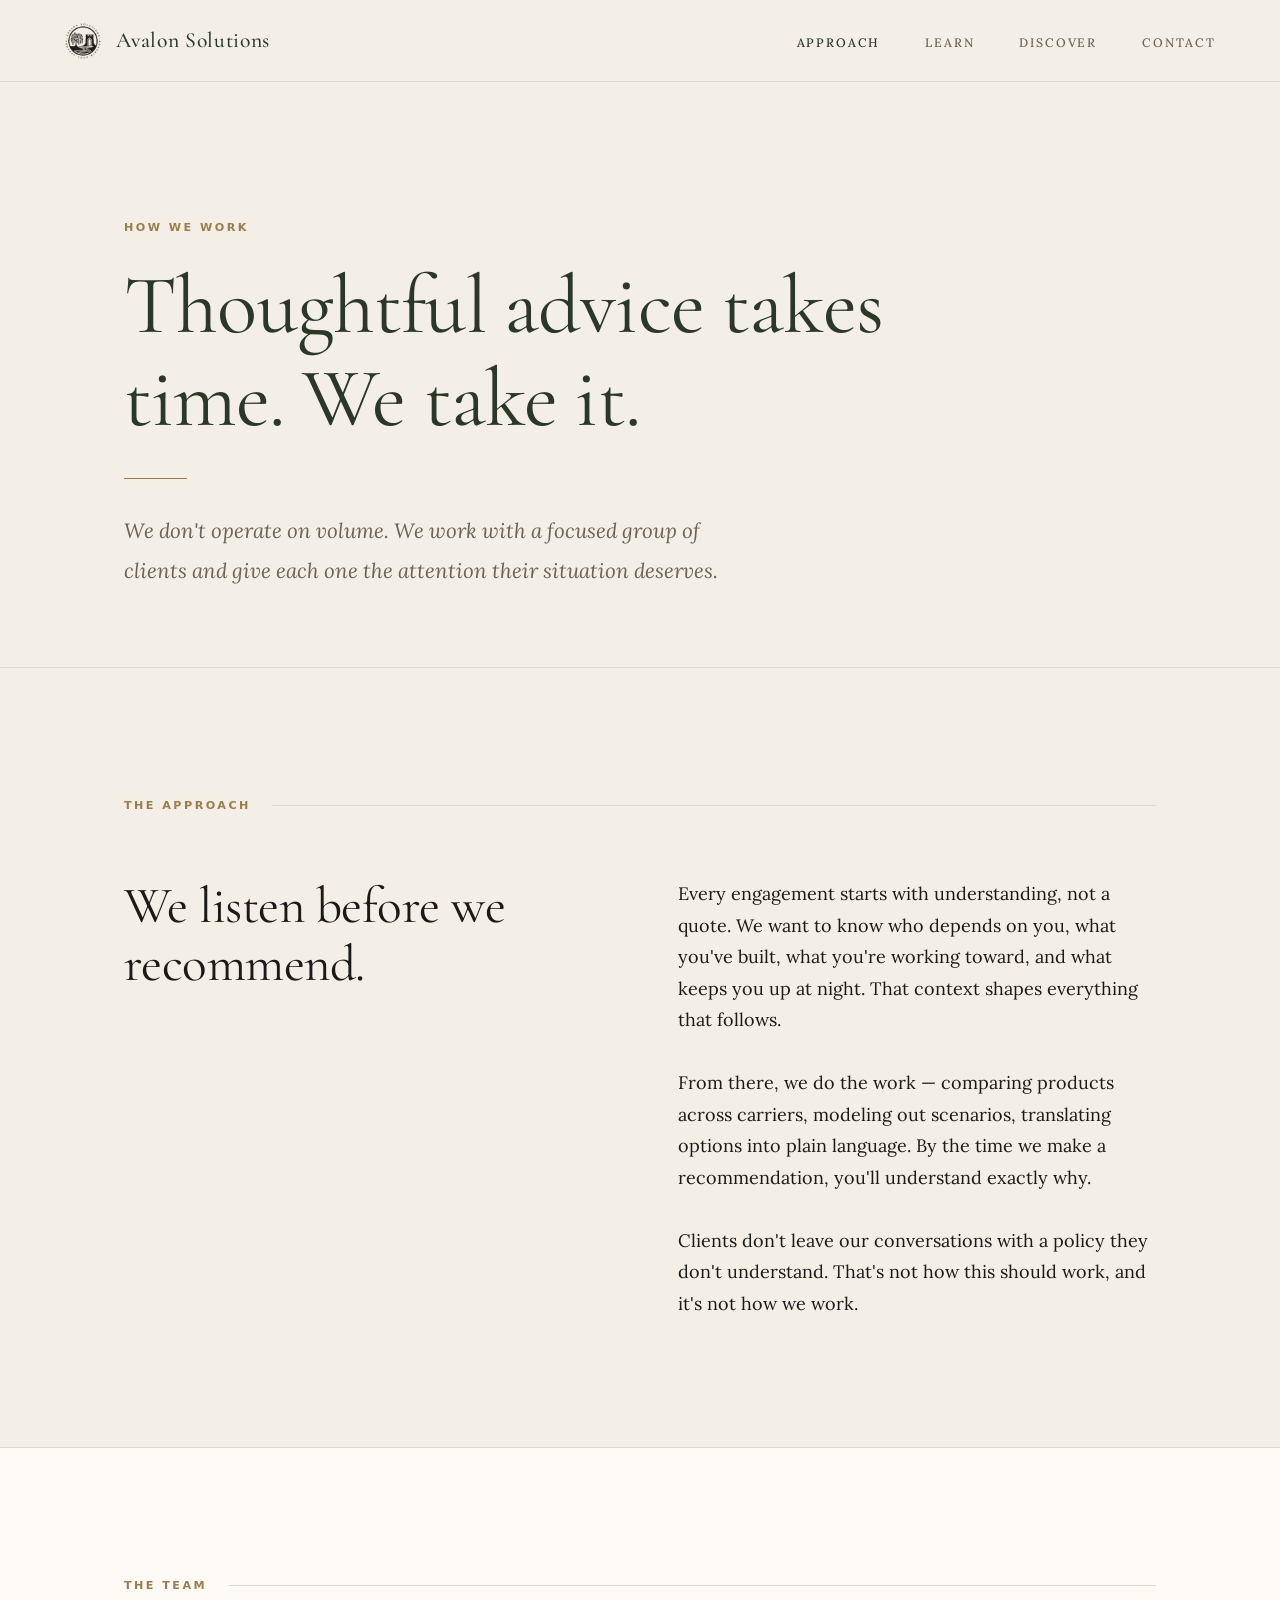
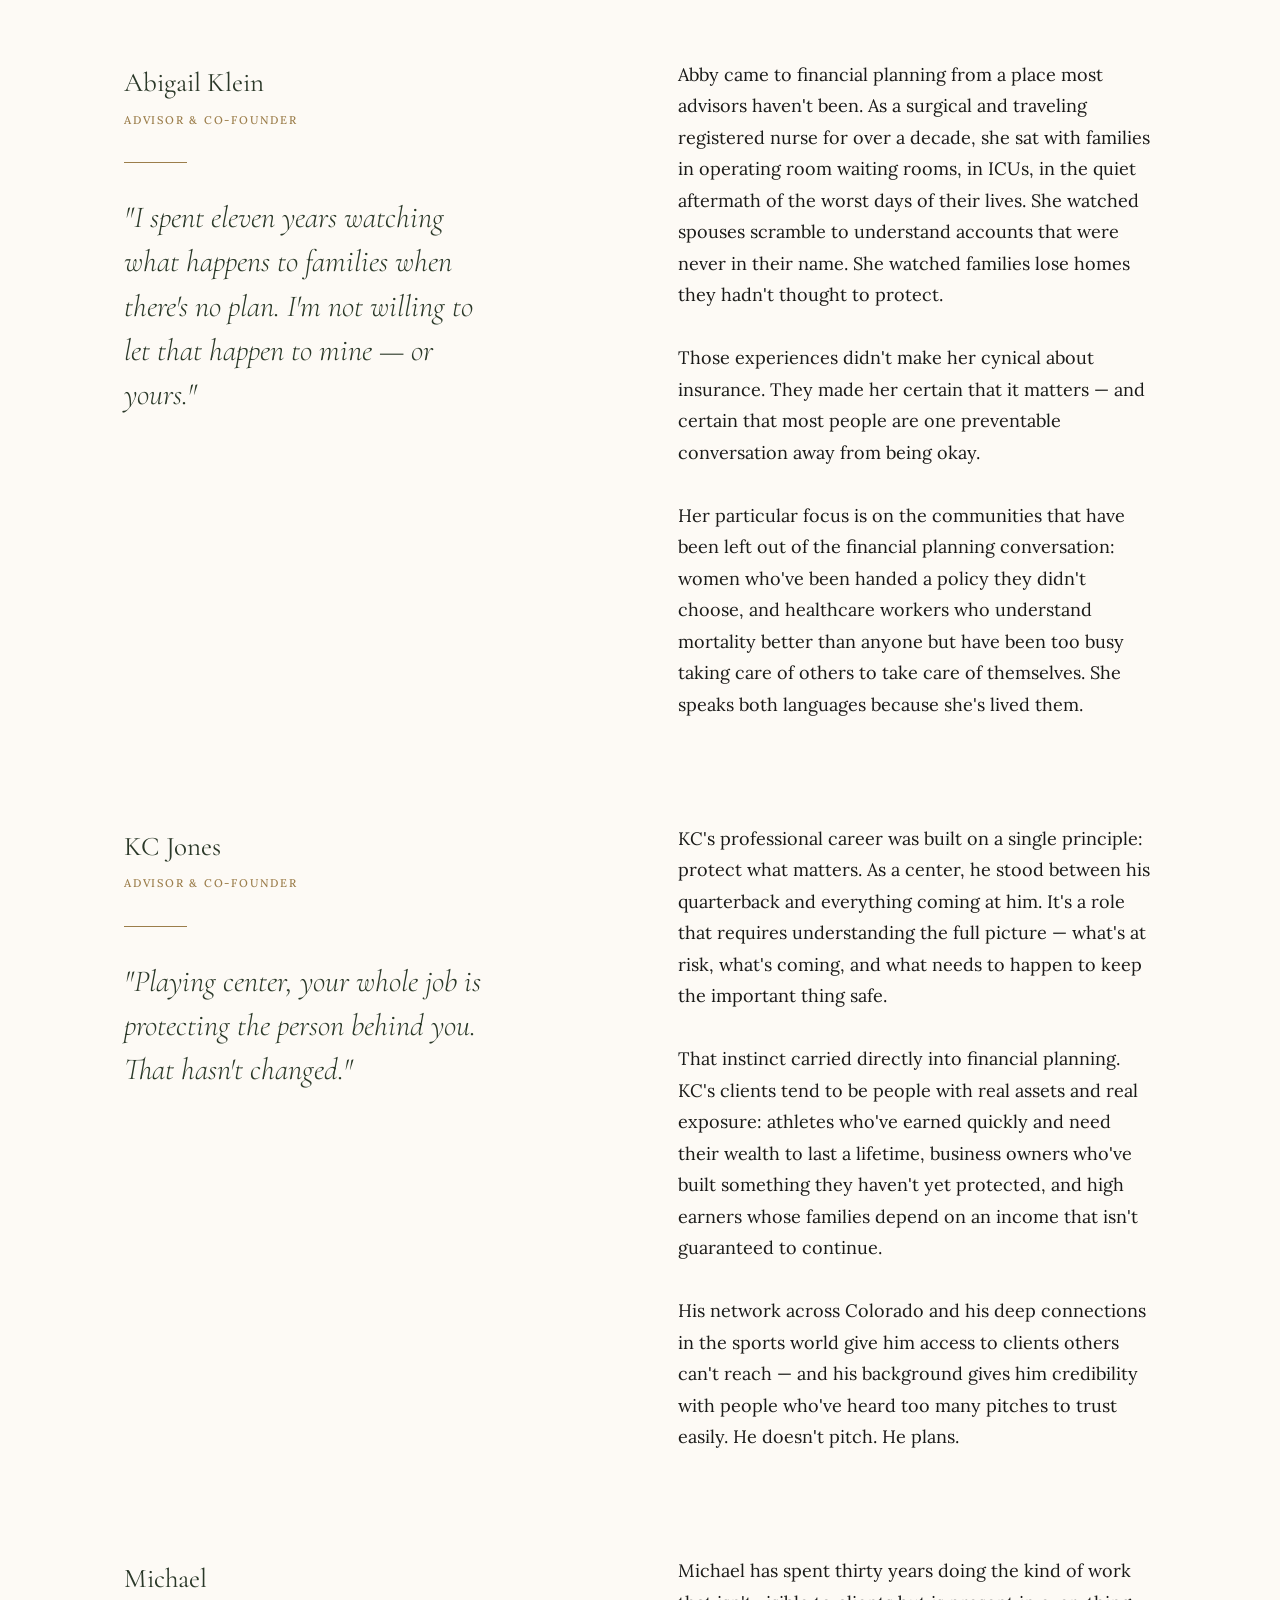
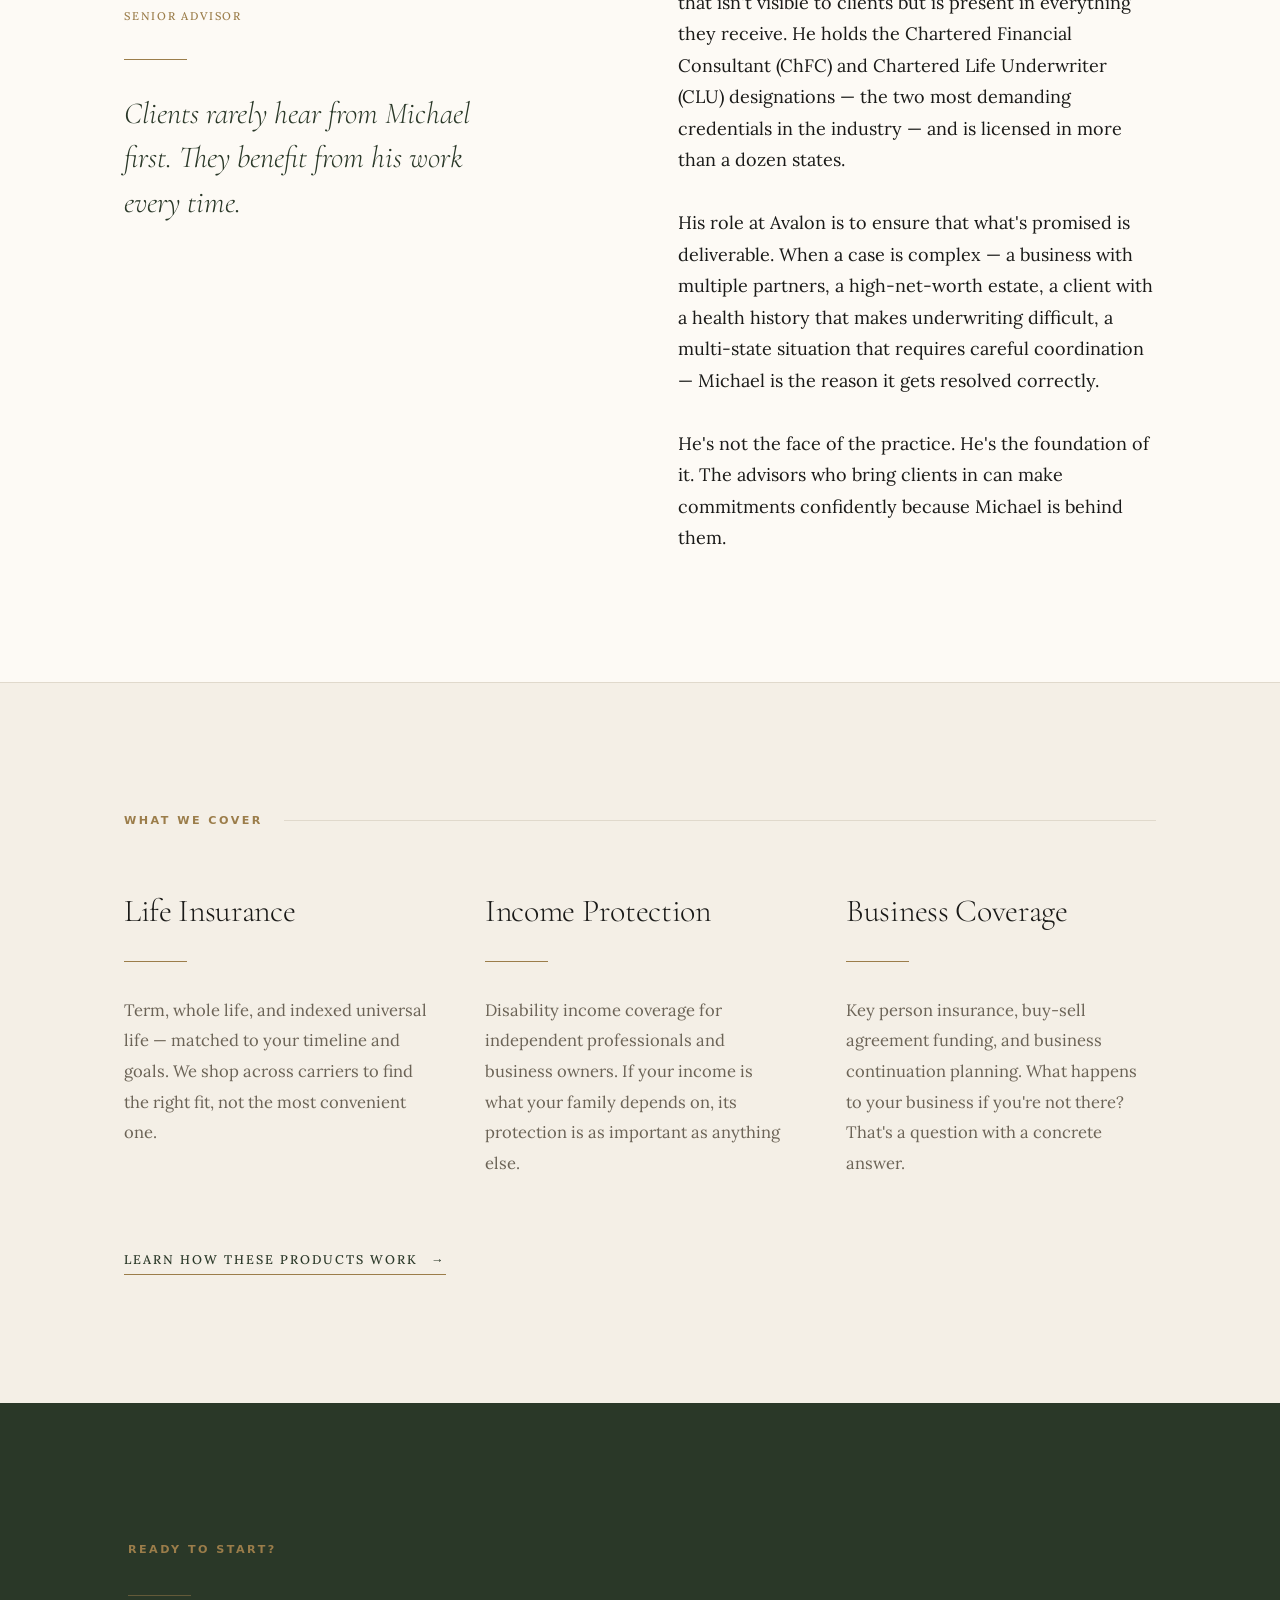
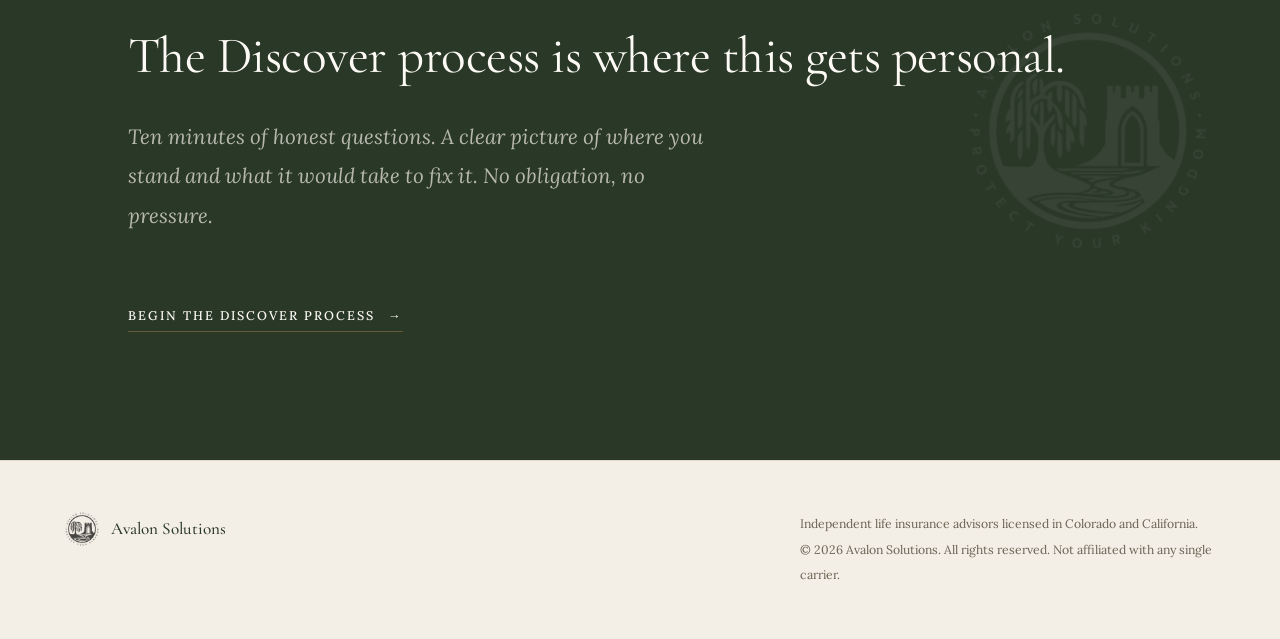
==== commit 5e6957e3: "Add Learn page, rewrite team bios, upgrade typography - Body font: Jost → Lora (serif body, more edi" ====
--- a/approach.html
+++ b/approach.html
@@ -4,7 +4,7 @@
   <meta charset="UTF-8">
   <meta name="viewport" content="width=device-width, initial-scale=1.0">
   <title>Our Approach — Avalon Solutions</title>
-  <meta name="description" content="How Avalon Solutions approaches life insurance — independent, education-first, and built around your specific situation.">
+  <meta name="description" content="The Avalon Solutions team — Abby Klein, KC Jones, and Michael — and how they work with clients across Colorado and California.">
   <link rel="stylesheet" href="/css/main.css">
 </head>
 <body class="page-body">
@@ -16,6 +16,7 @@
     </a>
     <ul class="nav-links">
       <li><a href="/approach.html" class="active">Approach</a></li>
+      <li><a href="/learn.html">Learn</a></li>
       <li><a href="/discover.html">Discover</a></li>
       <li><a href="/contact.html">Contact</a></li>
     </ul>
@@ -31,65 +32,22 @@
     </div>
   </section>
 
-  <!-- The process -->
+  <!-- Philosophy -->
   <section>
     <div class="container">
       <div class="section-label">
-        <span class="eyebrow">The process</span>
+        <span class="eyebrow">The approach</span>
       </div>
       <div class="cols">
         <div>
           <h2>We listen before we recommend.</h2>
         </div>
         <div>
-          <p>Every engagement starts with understanding — not a quote. We want to know who depends on you, what you've built, what you're working toward, and what keeps you up at night. That context shapes everything that follows.</p>
+          <p>Every engagement starts with understanding, not a quote. We want to know who depends on you, what you've built, what you're working toward, and what keeps you up at night. That context shapes everything that follows.</p>
           <br>
-          <p>From there, we do the work of comparing products across carriers, modeling out scenarios, and translating the options into plain language. By the time we make a recommendation, you'll understand exactly why.</p>
-        </div>
-      </div>
-    </div>
-  </section>
-
-  <!-- What we cover -->
-  <section class="section-alt">
-    <div class="container">
-      <div class="section-label">
-        <span class="eyebrow">What we cover</span>
-      </div>
-      <div class="cols-3">
-        <div>
-          <h3>Life Insurance</h3>
-          <span class="rule-short"></span>
-          <p style="font-size: 0.92rem; color: var(--mid);">Term, whole life, and indexed universal life — matched to your timeline, your goals, and your budget. We shop across carriers to find the right fit.</p>
-        </div>
-        <div>
-          <h3>Income Protection</h3>
-          <span class="rule-short"></span>
-          <p style="font-size: 0.92rem; color: var(--mid);">Disability income coverage for individuals, business owners, and independent contractors whose income depends on their ability to work.</p>
-        </div>
-        <div>
-          <h3>Business Coverage</h3>
-          <span class="rule-short"></span>
-          <p style="font-size: 0.92rem; color: var(--mid);">Key person insurance, buy-sell agreements, and business continuation planning for owners who need their company to survive the unexpected.</p>
-        </div>
-      </div>
-    </div>
-  </section>
-
-  <!-- Who we work with -->
-  <section>
-    <div class="container">
-      <div class="section-label">
-        <span class="eyebrow">Who we work with</span>
-      </div>
-      <div class="cols">
-        <p class="pull">We work best with people who want to understand, not just be told.</p>
-        <div>
-          <p>Our clients tend to be individuals and families who've been putting this off because they weren't sure where to start — and business owners who know they need a plan but haven't found the right person to help build one.</p>
+          <p>From there, we do the work — comparing products across carriers, modeling out scenarios, translating options into plain language. By the time we make a recommendation, you'll understand exactly why.</p>
           <br>
-          <p>We also work with people in transitions: a new home, a growing family, a new business partner, a career change. These are the moments when coverage gaps become expensive, and when the right advice matters most.</p>
-          <br>
-          <p>We are licensed in Colorado and California and work with clients across both states.</p>
+          <p>Clients don't leave our conversations with a policy they don't understand. That's not how this should work, and it's not how we work.</p>
         </div>
       </div>
     </div>
@@ -101,23 +59,86 @@
       <div class="section-label">
         <span class="eyebrow">The team</span>
       </div>
-      <div class="cols-3">
-        <div class="person">
+
+      <!-- Abby -->
+      <div class="cols" style="margin-bottom: clamp(4rem, 8vw, 7rem);">
+        <div>
           <p class="person-name">Abigail Klein</p>
           <p class="person-role">Advisor &amp; Co-Founder</p>
-          <p>Abby spent over a decade as a surgical and traveling registered nurse before bringing that perspective to financial planning. Her focus is on making the insurance conversation accessible — particularly for women who have historically been left out of these decisions. She believes the best advice starts with listening.</p>
+          <span class="rule-short"></span>
+          <p class="pull" style="font-size: clamp(1.2rem, 2.5vw, 1.7rem);">"I spent eleven years watching what happens to families when there's no plan. I'm not willing to let that happen to mine — or yours."</p>
         </div>
-        <div class="person">
+        <div>
+          <p>Abby came to financial planning from a place most advisors haven't been. As a surgical and traveling registered nurse for over a decade, she sat with families in operating room waiting rooms, in ICUs, in the quiet aftermath of the worst days of their lives. She watched spouses scramble to understand accounts that were never in their name. She watched families lose homes they hadn't thought to protect.</p>
+          <br>
+          <p>Those experiences didn't make her cynical about insurance. They made her certain that it matters — and certain that most people are one preventable conversation away from being okay.</p>
+          <br>
+          <p>Her particular focus is on the communities that have been left out of the financial planning conversation: women who've been handed a policy they didn't choose, and healthcare workers who understand mortality better than anyone but have been too busy taking care of others to take care of themselves. She speaks both languages because she's lived them.</p>
+        </div>
+      </div>
+
+      <!-- KC -->
+      <div class="cols" style="margin-bottom: clamp(4rem, 8vw, 7rem);">
+        <div>
           <p class="person-name">KC Jones</p>
           <p class="person-role">Advisor &amp; Co-Founder</p>
-          <p>KC built a career around protecting people — first on the field, and now in the financial lives of his clients. His background in competitive sport and wealth building gives him a direct understanding of income risk, legacy planning, and what it means to build something worth protecting.</p>
+          <span class="rule-short"></span>
+          <p class="pull" style="font-size: clamp(1.2rem, 2.5vw, 1.7rem);">"Playing center, your whole job is protecting the person behind you. That hasn't changed."</p>
         </div>
-        <div class="person">
+        <div>
+          <p>KC's professional career was built on a single principle: protect what matters. As a center, he stood between his quarterback and everything coming at him. It's a role that requires understanding the full picture — what's at risk, what's coming, and what needs to happen to keep the important thing safe.</p>
+          <br>
+          <p>That instinct carried directly into financial planning. KC's clients tend to be people with real assets and real exposure: athletes who've earned quickly and need their wealth to last a lifetime, business owners who've built something they haven't yet protected, and high earners whose families depend on an income that isn't guaranteed to continue.</p>
+          <br>
+          <p>His network across Colorado and his deep connections in the sports world give him access to clients others can't reach — and his background gives him credibility with people who've heard too many pitches to trust easily. He doesn't pitch. He plans.</p>
+        </div>
+      </div>
+
+      <!-- Michael -->
+      <div class="cols">
+        <div>
           <p class="person-name">Michael</p>
           <p class="person-role">Senior Advisor</p>
-          <p>With thirty years in financial services, Michael holds the Chartered Financial Consultant (ChFC) and Chartered Life Underwriter (CLU) designations — the two most rigorous credentials in the field. He brings the technical depth that lets Avalon handle complex cases, multi-state clients, and sophisticated planning needs with confidence.</p>
+          <span class="rule-short"></span>
+          <p class="pull" style="font-size: clamp(1.2rem, 2.5vw, 1.7rem);">Clients rarely hear from Michael first. They benefit from his work every time.</p>
+        </div>
+        <div>
+          <p>Michael has spent thirty years doing the kind of work that isn't visible to clients but is present in everything they receive. He holds the Chartered Financial Consultant (ChFC) and Chartered Life Underwriter (CLU) designations — the two most demanding credentials in the industry — and is licensed in more than a dozen states.</p>
+          <br>
+          <p>His role at Avalon is to ensure that what's promised is deliverable. When a case is complex — a business with multiple partners, a high-net-worth estate, a client with a health history that makes underwriting difficult, a multi-state situation that requires careful coordination — Michael is the reason it gets resolved correctly.</p>
+          <br>
+          <p>He's not the face of the practice. He's the foundation of it. The advisors who bring clients in can make commitments confidently because Michael is behind them.</p>
         </div>
       </div>
+
+    </div>
+  </section>
+
+  <!-- What we cover -->
+  <section>
+    <div class="container">
+      <div class="section-label">
+        <span class="eyebrow">What we cover</span>
+      </div>
+      <div class="cols-3">
+        <div>
+          <h3>Life Insurance</h3>
+          <span class="rule-short"></span>
+          <p style="font-size: 0.92rem; color: var(--mid); line-height: 1.85;">Term, whole life, and indexed universal life — matched to your timeline and goals. We shop across carriers to find the right fit, not the most convenient one.</p>
+        </div>
+        <div>
+          <h3>Income Protection</h3>
+          <span class="rule-short"></span>
+          <p style="font-size: 0.92rem; color: var(--mid); line-height: 1.85;">Disability income coverage for independent professionals and business owners. If your income is what your family depends on, its protection is as important as anything else.</p>
+        </div>
+        <div>
+          <h3>Business Coverage</h3>
+          <span class="rule-short"></span>
+          <p style="font-size: 0.92rem; color: var(--mid); line-height: 1.85;">Key person insurance, buy-sell agreement funding, and business continuation planning. What happens to your business if you're not there? That's a question with a concrete answer.</p>
+        </div>
+      </div>
+      <br><br>
+      <a href="/learn.html" class="text-link">Learn how these products work</a>
     </div>
   </section>
 
@@ -127,11 +148,11 @@
     <div class="container">
       <span class="eyebrow">Ready to start?</span>
       <span class="rule-short"></span>
-      <h2>See where you stand<br>before we talk.</h2>
+      <h2>The Discover process is where this gets personal.</h2>
       <br>
-      <p class="lead">The Discover process takes about ten minutes. It gives you a clear picture of your situation — and gives us what we need to make the conversation worthwhile.</p>
+      <p class="lead">Ten minutes of honest questions. A clear picture of where you stand and what it would take to fix it. No obligation, no pressure.</p>
       <br><br>
-      <a href="/discover.html" class="text-link">Start the Discover process</a>
+      <a href="/discover.html" class="text-link">Begin the Discover process</a>
     </div>
   </div>
 
--- a/css/main.css
+++ b/css/main.css
@@ -1,4 +1,4 @@
-@import url('https://fonts.googleapis.com/css2?family=Cormorant+Garamond:ital,wght@0,300;0,400;0,500;0,600;1,300;1,400;1,500;1,600&family=Jost:wght@300;400;500&display=swap');
+@import url('https://fonts.googleapis.com/css2?family=Cormorant+Garamond:ital,wght@0,300;0,400;0,500;0,600;1,300;1,400;1,500;1,600&family=Lora:ital,wght@0,400;0,500;1,400;1,500&display=swap');
 
 /* ── Variables ───────────────────────────────────────────────────────────── */
 
@@ -11,8 +11,9 @@
   --mid:    #6B6356;
   --white:  #FDFAF5;
 
-  --serif: 'Cormorant Garamond', Georgia, serif;
-  --sans:  'Jost', system-ui, sans-serif;
+  --serif:   'Cormorant Garamond', Georgia, serif;
+  --body:    'Lora', Georgia, serif;
+  --sans:    system-ui, sans-serif;
 
   --max: 1160px;
   --pad: clamp(1.5rem, 5vw, 4rem);
@@ -26,9 +27,9 @@
 body {
   background-color: var(--cream);
   color: var(--ink);
-  font-family: var(--sans);
-  font-weight: 300;
-  line-height: 1.7;
+  font-family: var(--body);
+  font-weight: 400;
+  line-height: 1.75;
   min-height: 100vh;
 }
 
@@ -52,17 +53,19 @@
 
 .eyebrow {
   font-family: var(--sans);
-  font-size: 0.65rem;
-  font-weight: 500;
-  letter-spacing: 0.2em;
+  font-size: 0.62rem;
+  font-weight: 600;
+  letter-spacing: 0.22em;
   text-transform: uppercase;
   color: var(--gold);
 }
 
 .lead {
-  font-size: clamp(1.05rem, 2vw, 1.2rem);
-  font-weight: 300;
-  line-height: 1.85;
+  font-family: var(--body);
+  font-size: clamp(1rem, 2vw, 1.15rem);
+  font-weight: 400;
+  font-style: italic;
+  line-height: 1.9;
   color: var(--mid);
 }
 
@@ -293,15 +296,16 @@
 .form-group.full { grid-column: 1 / -1; }
 
 label {
+  font-family: var(--sans);
   font-size: 0.62rem;
-  font-weight: 500;
+  font-weight: 600;
   letter-spacing: 0.16em;
   text-transform: uppercase;
   color: var(--mid);
 }
 
 input, select, textarea {
-  font-family: var(--sans);
+  font-family: var(--body);
   font-size: 0.95rem;
   font-weight: 300;
   color: var(--ink);
@@ -332,6 +336,7 @@
 
 button[type="submit"] {
   font-family: var(--sans);
+  font-weight: 600;
   font-size: 0.68rem;
   font-weight: 500;
   letter-spacing: 0.18em;
@@ -381,6 +386,103 @@
 .footer-name { font-family: var(--serif); font-size: 0.95rem; color: var(--forest); font-weight: 500; }
 .footer-copy { font-size: 0.68rem; color: var(--mid); line-height: 2.1; max-width: 52ch; }
 
+/* ── Niche block ─────────────────────────────────────────────────────────── */
+
+.niche {
+  border-top: 1px solid var(--mist);
+  padding-top: 2.5rem;
+}
+
+.niche-label {
+  font-family: var(--sans);
+  font-size: 0.6rem;
+  font-weight: 600;
+  letter-spacing: 0.2em;
+  text-transform: uppercase;
+  color: var(--gold);
+  display: block;
+  margin-bottom: 0.8rem;
+}
+
+.niche h3 {
+  font-family: var(--serif);
+  font-size: clamp(1.3rem, 2.5vw, 1.75rem);
+  font-weight: 400;
+  color: var(--forest);
+  margin-bottom: 1.2rem;
+  line-height: 1.2;
+}
+
+.niche p {
+  font-size: 0.95rem;
+  line-height: 1.85;
+  color: var(--mid);
+}
+
+.niche .text-link { margin-top: 1.5rem; }
+
+/* ── Stat callout ────────────────────────────────────────────────────────── */
+
+.stat {
+  padding: 2rem 0;
+  border-top: 1px solid var(--mist);
+  border-bottom: 1px solid var(--mist);
+}
+
+.stat-number {
+  font-family: var(--serif);
+  font-size: clamp(3rem, 7vw, 5.5rem);
+  font-weight: 300;
+  color: var(--forest);
+  line-height: 1;
+  display: block;
+}
+
+.stat-label {
+  font-family: var(--sans);
+  font-size: 0.7rem;
+  font-weight: 500;
+  letter-spacing: 0.14em;
+  text-transform: uppercase;
+  color: var(--mid);
+  display: block;
+  margin-top: 0.5rem;
+}
+
+/* ── Coverage type ───────────────────────────────────────────────────────── */
+
+.coverage-type {
+  padding: 2rem 0;
+  border-bottom: 1px solid var(--mist);
+}
+
+.coverage-type:first-child { border-top: 1px solid var(--mist); }
+
+.coverage-row {
+  display: grid;
+  grid-template-columns: 14rem 1fr;
+  gap: 3rem;
+  align-items: start;
+}
+
+.coverage-name {
+  font-family: var(--serif);
+  font-size: 1.5rem;
+  font-weight: 400;
+  color: var(--forest);
+}
+
+.coverage-sub {
+  font-family: var(--sans);
+  font-size: 0.65rem;
+  font-weight: 500;
+  letter-spacing: 0.14em;
+  text-transform: uppercase;
+  color: var(--gold);
+  display: block;
+  margin-top: 0.3rem;
+}
+
 /* ── Responsive ──────────────────────────────────────────────────────────── */
 
 @media (max-width: 900px) {
@@ -394,6 +496,7 @@
   .form-grid     { grid-template-columns: 1fr; }
   footer         { flex-direction: column; gap: 1.5rem; }
   .panel-crest   { display: none; }
+  .coverage-row  { grid-template-columns: 1fr; gap: 1rem; }
 }
 
 @media (max-width: 480px) {
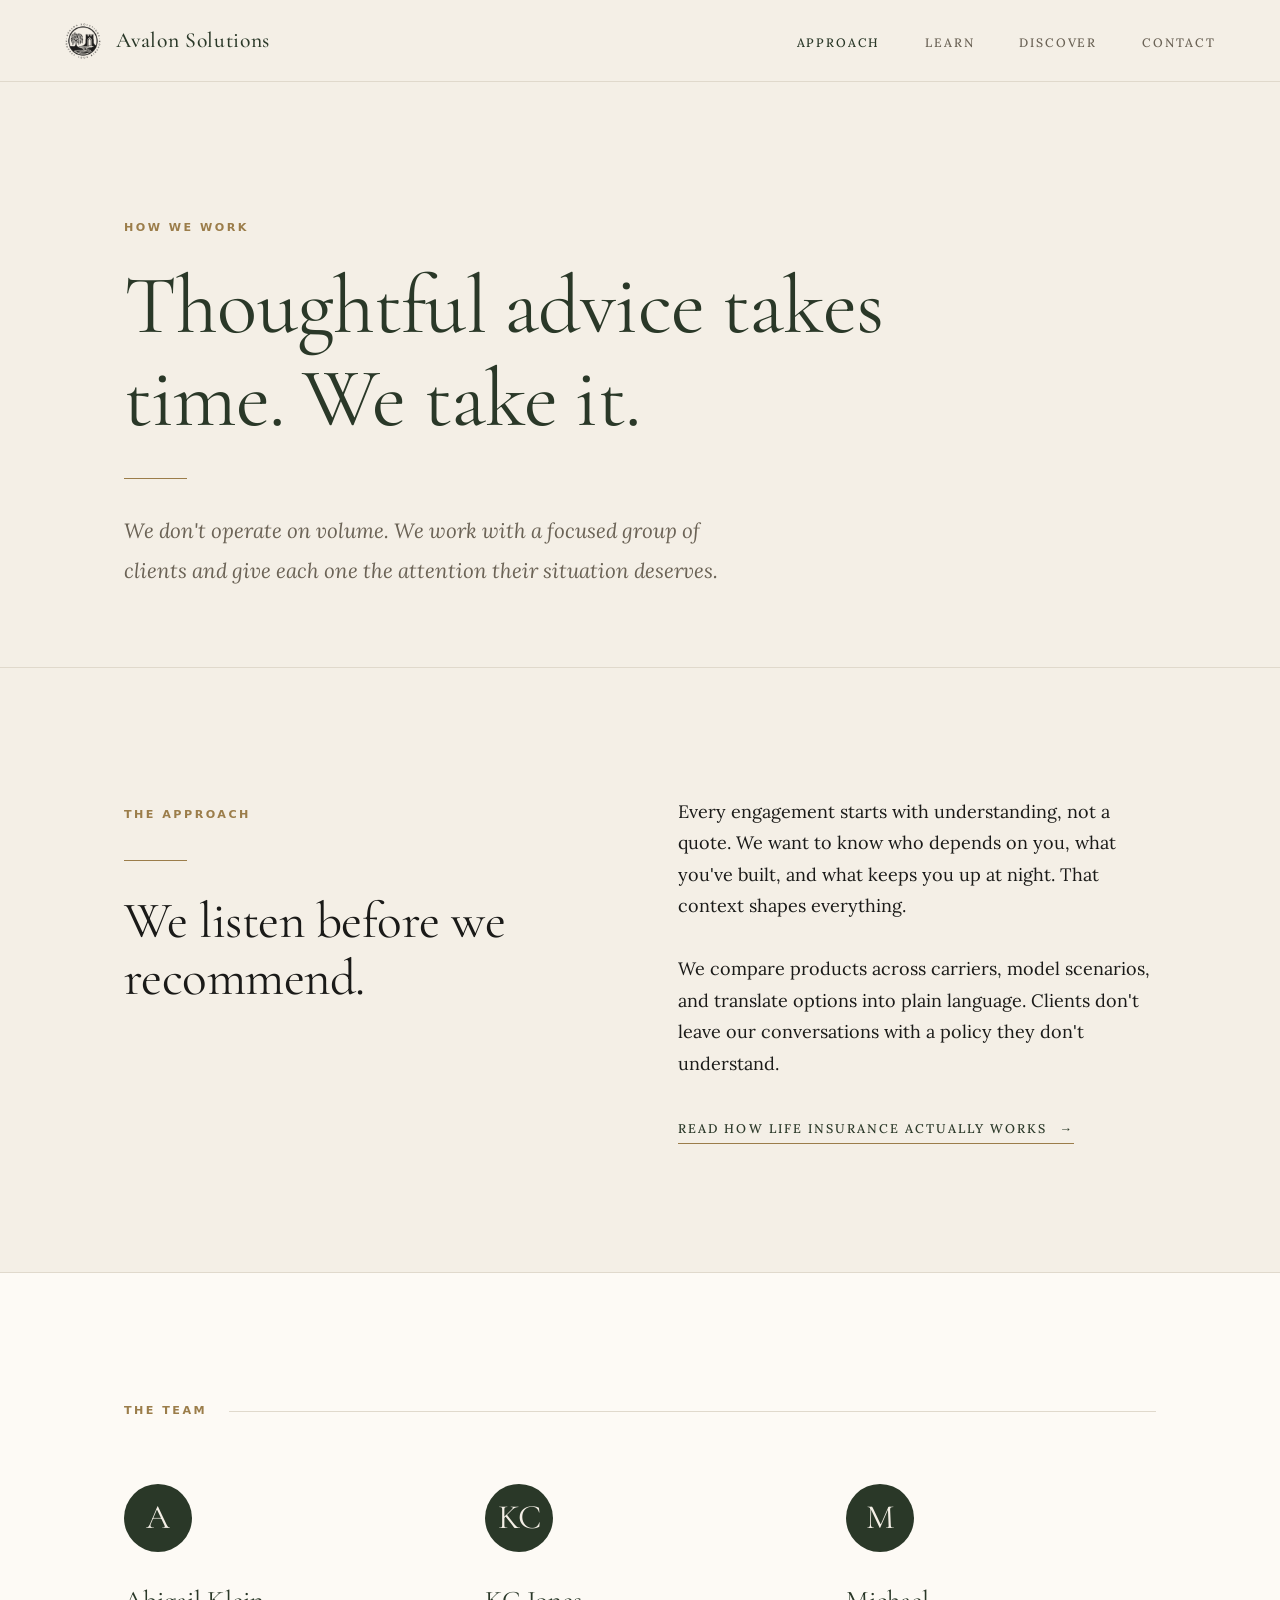
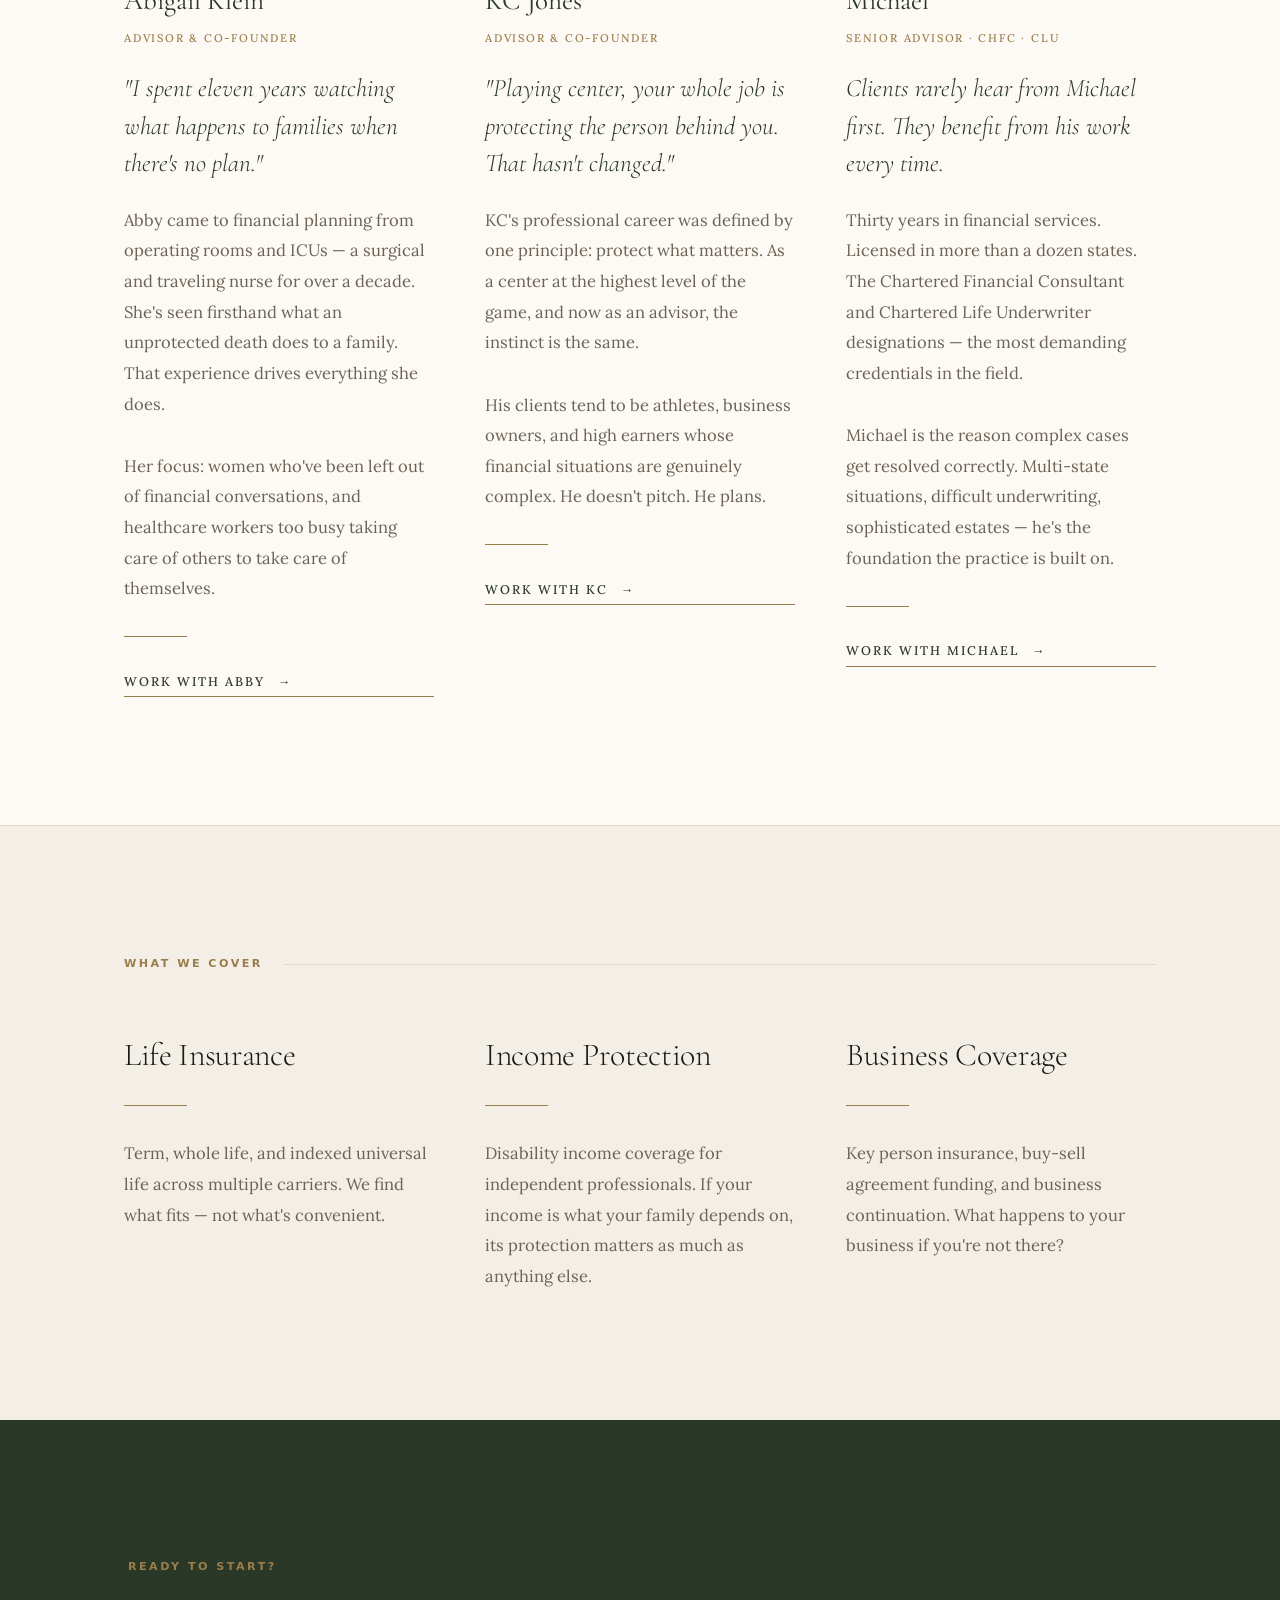
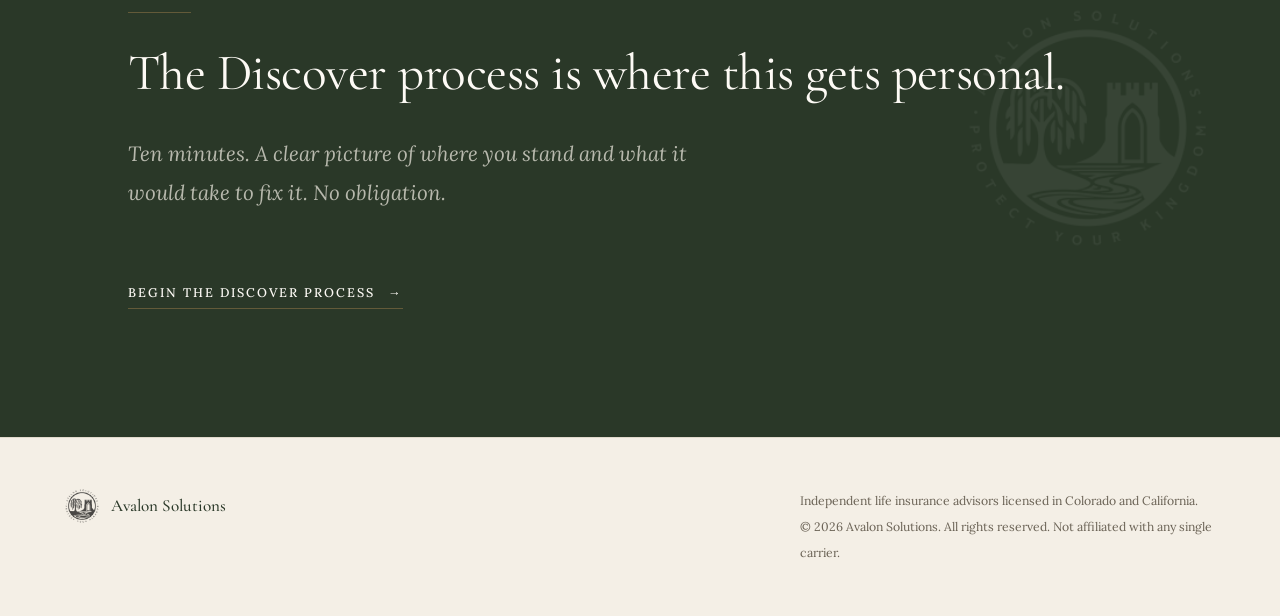
==== commit a97d38ff: "Visual redesign: team initials, niche cards, SVG icons, coverage grid" ====
--- a/approach.html
+++ b/approach.html
@@ -4,7 +4,7 @@
   <meta charset="UTF-8">
   <meta name="viewport" content="width=device-width, initial-scale=1.0">
   <title>Our Approach — Avalon Solutions</title>
-  <meta name="description" content="The Avalon Solutions team — Abby Klein, KC Jones, and Michael — and how they work with clients across Colorado and California.">
+  <meta name="description" content="The Avalon Solutions team and how they work — Abby Klein, KC Jones, and Michael.">
   <link rel="stylesheet" href="/css/main.css">
 </head>
 <body class="page-body">
@@ -35,19 +35,18 @@
   <!-- Philosophy -->
   <section>
     <div class="container">
-      <div class="section-label">
-        <span class="eyebrow">The approach</span>
-      </div>
       <div class="cols">
         <div>
+          <span class="eyebrow">The approach</span>
+          <span class="rule-short"></span>
           <h2>We listen before we recommend.</h2>
         </div>
         <div>
-          <p>Every engagement starts with understanding, not a quote. We want to know who depends on you, what you've built, what you're working toward, and what keeps you up at night. That context shapes everything that follows.</p>
+          <p>Every engagement starts with understanding, not a quote. We want to know who depends on you, what you've built, and what keeps you up at night. That context shapes everything.</p>
           <br>
-          <p>From there, we do the work — comparing products across carriers, modeling out scenarios, translating options into plain language. By the time we make a recommendation, you'll understand exactly why.</p>
+          <p>We compare products across carriers, model scenarios, and translate options into plain language. Clients don't leave our conversations with a policy they don't understand.</p>
           <br>
-          <p>Clients don't leave our conversations with a policy they don't understand. That's not how this should work, and it's not how we work.</p>
+          <a href="/learn.html" class="text-link">Read how life insurance actually works</a>
         </div>
       </div>
     </div>
@@ -60,57 +59,48 @@
         <span class="eyebrow">The team</span>
       </div>
 
-      <!-- Abby -->
-      <div class="cols" style="margin-bottom: clamp(4rem, 8vw, 7rem);">
-        <div>
+      <div class="cols-3">
+
+        <!-- Abby -->
+        <div class="person-card">
+          <div class="person-initial">A</div>
           <p class="person-name">Abigail Klein</p>
           <p class="person-role">Advisor &amp; Co-Founder</p>
+          <p class="person-quote">"I spent eleven years watching what happens to families when there's no plan."</p>
+          <p class="person-bio">Abby came to financial planning from operating rooms and ICUs — a surgical and traveling nurse for over a decade. She's seen firsthand what an unprotected death does to a family. That experience drives everything she does.</p>
+          <br>
+          <p class="person-bio">Her focus: women who've been left out of financial conversations, and healthcare workers too busy taking care of others to take care of themselves.</p>
           <span class="rule-short"></span>
-          <p class="pull" style="font-size: clamp(1.2rem, 2.5vw, 1.7rem);">"I spent eleven years watching what happens to families when there's no plan. I'm not willing to let that happen to mine — or yours."</p>
+          <a href="/contact.html" class="text-link">Work with Abby</a>
         </div>
-        <div>
-          <p>Abby came to financial planning from a place most advisors haven't been. As a surgical and traveling registered nurse for over a decade, she sat with families in operating room waiting rooms, in ICUs, in the quiet aftermath of the worst days of their lives. She watched spouses scramble to understand accounts that were never in their name. She watched families lose homes they hadn't thought to protect.</p>
-          <br>
-          <p>Those experiences didn't make her cynical about insurance. They made her certain that it matters — and certain that most people are one preventable conversation away from being okay.</p>
-          <br>
-          <p>Her particular focus is on the communities that have been left out of the financial planning conversation: women who've been handed a policy they didn't choose, and healthcare workers who understand mortality better than anyone but have been too busy taking care of others to take care of themselves. She speaks both languages because she's lived them.</p>
-        </div>
-      </div>
 
-      <!-- KC -->
-      <div class="cols" style="margin-bottom: clamp(4rem, 8vw, 7rem);">
-        <div>
+        <!-- KC -->
+        <div class="person-card">
+          <div class="person-initial">KC</div>
           <p class="person-name">KC Jones</p>
           <p class="person-role">Advisor &amp; Co-Founder</p>
+          <p class="person-quote">"Playing center, your whole job is protecting the person behind you. That hasn't changed."</p>
+          <p class="person-bio">KC's professional career was defined by one principle: protect what matters. As a center at the highest level of the game, and now as an advisor, the instinct is the same.</p>
+          <br>
+          <p class="person-bio">His clients tend to be athletes, business owners, and high earners whose financial situations are genuinely complex. He doesn't pitch. He plans.</p>
           <span class="rule-short"></span>
-          <p class="pull" style="font-size: clamp(1.2rem, 2.5vw, 1.7rem);">"Playing center, your whole job is protecting the person behind you. That hasn't changed."</p>
+          <a href="/contact.html" class="text-link">Work with KC</a>
         </div>
-        <div>
-          <p>KC's professional career was built on a single principle: protect what matters. As a center, he stood between his quarterback and everything coming at him. It's a role that requires understanding the full picture — what's at risk, what's coming, and what needs to happen to keep the important thing safe.</p>
+
+        <!-- Michael -->
+        <div class="person-card">
+          <div class="person-initial">M</div>
+          <p class="person-name">Michael</p>
+          <p class="person-role">Senior Advisor · ChFC · CLU</p>
+          <p class="person-quote">Clients rarely hear from Michael first. They benefit from his work every time.</p>
+          <p class="person-bio">Thirty years in financial services. Licensed in more than a dozen states. The Chartered Financial Consultant and Chartered Life Underwriter designations — the most demanding credentials in the field.</p>
           <br>
-          <p>That instinct carried directly into financial planning. KC's clients tend to be people with real assets and real exposure: athletes who've earned quickly and need their wealth to last a lifetime, business owners who've built something they haven't yet protected, and high earners whose families depend on an income that isn't guaranteed to continue.</p>
-          <br>
-          <p>His network across Colorado and his deep connections in the sports world give him access to clients others can't reach — and his background gives him credibility with people who've heard too many pitches to trust easily. He doesn't pitch. He plans.</p>
+          <p class="person-bio">Michael is the reason complex cases get resolved correctly. Multi-state situations, difficult underwriting, sophisticated estates — he's the foundation the practice is built on.</p>
+          <span class="rule-short"></span>
+          <a href="/contact.html" class="text-link">Work with Michael</a>
         </div>
+
       </div>
-
-      <!-- Michael -->
-      <div class="cols">
-        <div>
-          <p class="person-name">Michael</p>
-          <p class="person-role">Senior Advisor</p>
-          <span class="rule-short"></span>
-          <p class="pull" style="font-size: clamp(1.2rem, 2.5vw, 1.7rem);">Clients rarely hear from Michael first. They benefit from his work every time.</p>
-        </div>
-        <div>
-          <p>Michael has spent thirty years doing the kind of work that isn't visible to clients but is present in everything they receive. He holds the Chartered Financial Consultant (ChFC) and Chartered Life Underwriter (CLU) designations — the two most demanding credentials in the industry — and is licensed in more than a dozen states.</p>
-          <br>
-          <p>His role at Avalon is to ensure that what's promised is deliverable. When a case is complex — a business with multiple partners, a high-net-worth estate, a client with a health history that makes underwriting difficult, a multi-state situation that requires careful coordination — Michael is the reason it gets resolved correctly.</p>
-          <br>
-          <p>He's not the face of the practice. He's the foundation of it. The advisors who bring clients in can make commitments confidently because Michael is behind them.</p>
-        </div>
-      </div>
-
     </div>
   </section>
 
@@ -124,21 +114,19 @@
         <div>
           <h3>Life Insurance</h3>
           <span class="rule-short"></span>
-          <p style="font-size: 0.92rem; color: var(--mid); line-height: 1.85;">Term, whole life, and indexed universal life — matched to your timeline and goals. We shop across carriers to find the right fit, not the most convenient one.</p>
+          <p style="font-size: 0.92rem; color: var(--mid); line-height: 1.85;">Term, whole life, and indexed universal life across multiple carriers. We find what fits — not what's convenient.</p>
         </div>
         <div>
           <h3>Income Protection</h3>
           <span class="rule-short"></span>
-          <p style="font-size: 0.92rem; color: var(--mid); line-height: 1.85;">Disability income coverage for independent professionals and business owners. If your income is what your family depends on, its protection is as important as anything else.</p>
+          <p style="font-size: 0.92rem; color: var(--mid); line-height: 1.85;">Disability income coverage for independent professionals. If your income is what your family depends on, its protection matters as much as anything else.</p>
         </div>
         <div>
           <h3>Business Coverage</h3>
           <span class="rule-short"></span>
-          <p style="font-size: 0.92rem; color: var(--mid); line-height: 1.85;">Key person insurance, buy-sell agreement funding, and business continuation planning. What happens to your business if you're not there? That's a question with a concrete answer.</p>
+          <p style="font-size: 0.92rem; color: var(--mid); line-height: 1.85;">Key person insurance, buy-sell agreement funding, and business continuation. What happens to your business if you're not there?</p>
         </div>
       </div>
-      <br><br>
-      <a href="/learn.html" class="text-link">Learn how these products work</a>
     </div>
   </section>
 
@@ -150,7 +138,7 @@
       <span class="rule-short"></span>
       <h2>The Discover process is where this gets personal.</h2>
       <br>
-      <p class="lead">Ten minutes of honest questions. A clear picture of where you stand and what it would take to fix it. No obligation, no pressure.</p>
+      <p class="lead">Ten minutes. A clear picture of where you stand and what it would take to fix it. No obligation.</p>
       <br><br>
       <a href="/discover.html" class="text-link">Begin the Discover process</a>
     </div>
--- a/css/main.css
+++ b/css/main.css
@@ -386,6 +386,149 @@
 .footer-name { font-family: var(--serif); font-size: 0.95rem; color: var(--forest); font-weight: 500; }
 .footer-copy { font-size: 0.68rem; color: var(--mid); line-height: 2.1; max-width: 52ch; }
 
+/* ── Person initial ──────────────────────────────────────────────────────── */
+
+.person-card {
+  display: flex;
+  flex-direction: column;
+}
+
+.person-initial {
+  width: 68px;
+  height: 68px;
+  border-radius: 50%;
+  background: var(--forest);
+  color: var(--cream);
+  font-family: var(--serif);
+  font-size: 1.9rem;
+  font-weight: 400;
+  display: flex;
+  align-items: center;
+  justify-content: center;
+  margin-bottom: 1.4rem;
+  flex-shrink: 0;
+  letter-spacing: -0.02em;
+}
+
+.person-quote {
+  font-family: var(--serif);
+  font-size: clamp(1.1rem, 2vw, 1.4rem);
+  font-style: italic;
+  font-weight: 300;
+  color: var(--forest);
+  line-height: 1.5;
+  margin-bottom: 1.2rem;
+  max-width: 32ch;
+}
+
+.person-bio {
+  font-size: 0.92rem;
+  color: var(--mid);
+  line-height: 1.85;
+}
+
+/* ── Niche card ──────────────────────────────────────────────────────────── */
+
+.niche-grid {
+  display: grid;
+  grid-template-columns: repeat(2, 1fr);
+  gap: 0;
+  border-top: 1px solid var(--mist);
+  border-left: 1px solid var(--mist);
+}
+
+.niche-card {
+  border-right: 1px solid var(--mist);
+  border-bottom: 1px solid var(--mist);
+  padding: 2.5rem;
+  transition: background 0.2s;
+}
+
+.niche-card:hover { background: var(--white); }
+
+.niche-icon {
+  width: 44px;
+  height: 44px;
+  margin-bottom: 1.5rem;
+  color: var(--gold);
+}
+
+.niche-card .niche-label {
+  display: block;
+  margin-bottom: 0.6rem;
+}
+
+.niche-card h3 {
+  font-size: clamp(1.1rem, 2vw, 1.4rem);
+  font-weight: 400;
+  color: var(--forest);
+  margin-bottom: 1rem;
+  line-height: 1.3;
+  max-width: 24ch;
+}
+
+.niche-card p {
+  font-size: 0.88rem;
+  color: var(--mid);
+  line-height: 1.85;
+  max-width: 42ch;
+}
+
+.niche-fact {
+  margin-top: 1.2rem;
+  padding-top: 1.2rem;
+  border-top: 1px solid var(--mist);
+  font-family: var(--sans);
+  font-size: 0.68rem;
+  font-weight: 500;
+  letter-spacing: 0.1em;
+  text-transform: uppercase;
+  color: var(--gold);
+}
+
+.niche-card .text-link { margin-top: 1.5rem; font-size: 0.65rem; }
+
+/* ── Coverage grid ───────────────────────────────────────────────────────── */
+
+.coverage-grid {
+  display: grid;
+  grid-template-columns: repeat(2, 1fr);
+  gap: 2.5rem;
+}
+
+.coverage-card {
+  border-top: 2px solid var(--forest);
+  padding-top: 1.5rem;
+}
+
+.coverage-card .coverage-name {
+  font-family: var(--serif);
+  font-size: 1.5rem;
+  font-weight: 400;
+  color: var(--forest);
+  display: block;
+  margin-bottom: 0.3rem;
+}
+
+.coverage-card .coverage-sub {
+  font-family: var(--sans);
+  font-size: 0.62rem;
+  font-weight: 600;
+  letter-spacing: 0.15em;
+  text-transform: uppercase;
+  color: var(--gold);
+  display: block;
+  margin-bottom: 1rem;
+}
+
+.coverage-card p { font-size: 0.9rem; color: var(--mid); line-height: 1.85; }
+.coverage-card .best-for {
+  margin-top: 1rem;
+  font-size: 0.82rem;
+  font-style: italic;
+  color: var(--mid);
+}
+
 /* ── Niche block ─────────────────────────────────────────────────────────── */
 
 .niche {
@@ -492,11 +635,14 @@
 }
 
 @media (max-width: 768px) {
-  .cols, .cols-3 { grid-template-columns: 1fr; }
-  .form-grid     { grid-template-columns: 1fr; }
-  footer         { flex-direction: column; gap: 1.5rem; }
-  .panel-crest   { display: none; }
-  .coverage-row  { grid-template-columns: 1fr; gap: 1rem; }
+  .cols, .cols-3    { grid-template-columns: 1fr; }
+  .form-grid        { grid-template-columns: 1fr; }
+  .niche-grid       { grid-template-columns: 1fr; border-left: none; }
+  .coverage-grid    { grid-template-columns: 1fr; }
+  footer            { flex-direction: column; gap: 1.5rem; }
+  .panel-crest      { display: none; }
+  .coverage-row     { grid-template-columns: 1fr; gap: 1rem; }
+  .niche-card       { padding: 1.8rem 1.5rem; }
 }
 
 @media (max-width: 480px) {
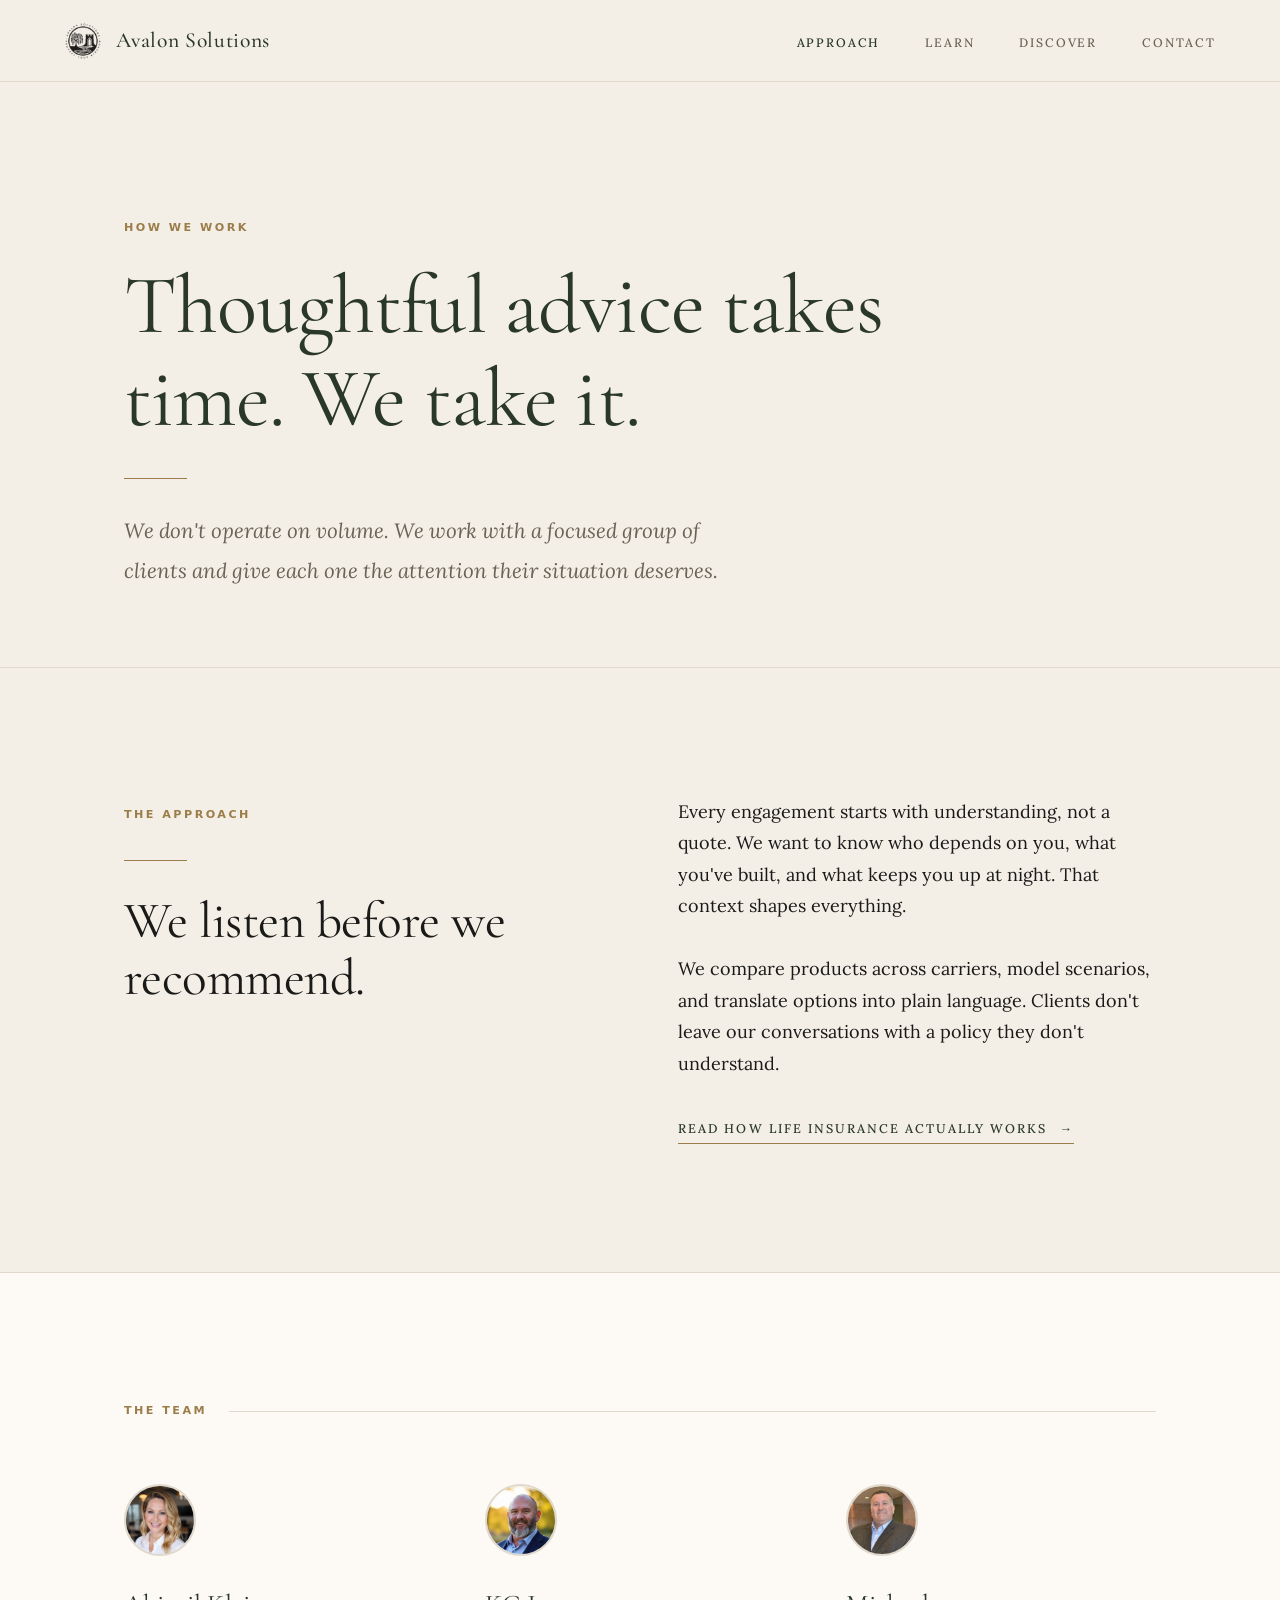
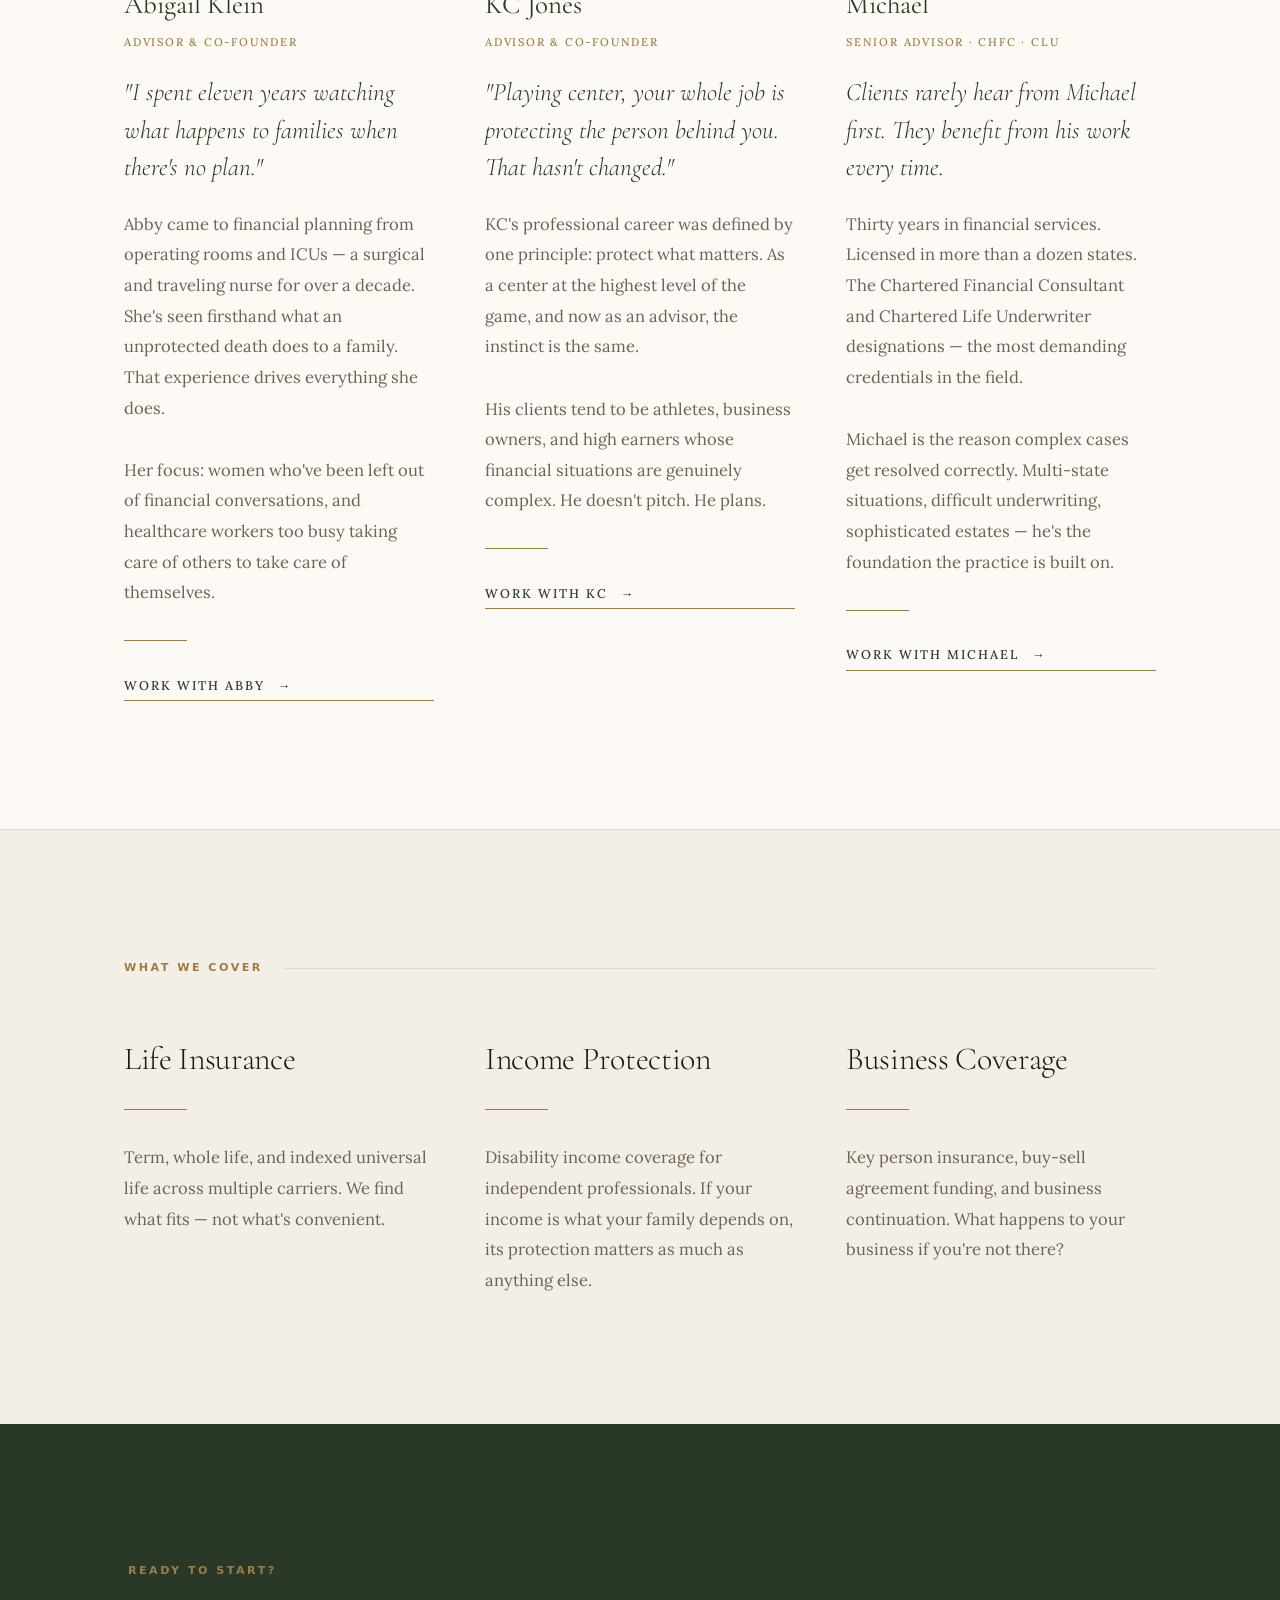
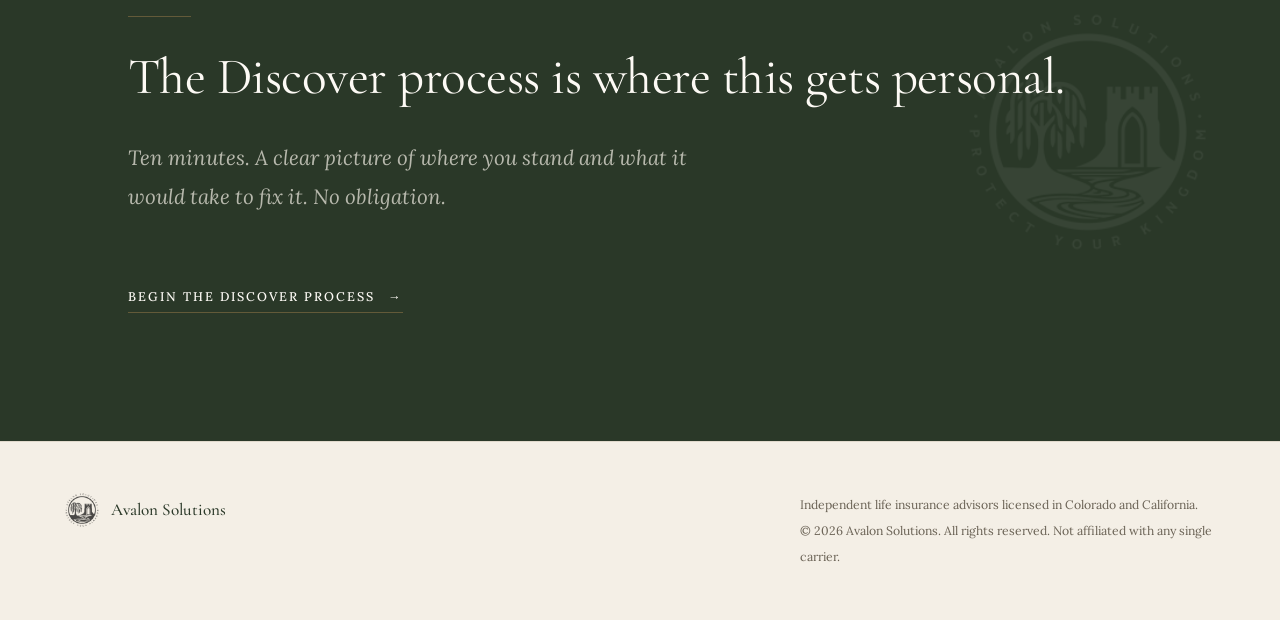
==== commit c09bb8f1: "Add team bio page with photos, real headshots in approach cards" ====
--- a/approach.html
+++ b/approach.html
@@ -63,7 +63,7 @@
 
         <!-- Abby -->
         <div class="person-card">
-          <div class="person-initial">A</div>
+          <img src="/images/abby.png" alt="Abigail Klein" class="person-photo">
           <p class="person-name">Abigail Klein</p>
           <p class="person-role">Advisor &amp; Co-Founder</p>
           <p class="person-quote">"I spent eleven years watching what happens to families when there's no plan."</p>
@@ -76,7 +76,7 @@
 
         <!-- KC -->
         <div class="person-card">
-          <div class="person-initial">KC</div>
+          <img src="/images/kc.png" alt="KC Jones" class="person-photo">
           <p class="person-name">KC Jones</p>
           <p class="person-role">Advisor &amp; Co-Founder</p>
           <p class="person-quote">"Playing center, your whole job is protecting the person behind you. That hasn't changed."</p>
@@ -89,7 +89,7 @@
 
         <!-- Michael -->
         <div class="person-card">
-          <div class="person-initial">M</div>
+          <img src="/images/michael.png" alt="Michael" class="person-photo">
           <p class="person-name">Michael</p>
           <p class="person-role">Senior Advisor · ChFC · CLU</p>
           <p class="person-quote">Clients rarely hear from Michael first. They benefit from his work every time.</p>
--- a/css/main.css
+++ b/css/main.css
@@ -386,6 +386,85 @@
 .footer-name { font-family: var(--serif); font-size: 0.95rem; color: var(--forest); font-weight: 500; }
 .footer-copy { font-size: 0.68rem; color: var(--mid); line-height: 2.1; max-width: 52ch; }
 
+/* ── Team bio page ───────────────────────────────────────────────────────── */
+
+.team-member {
+  display: grid;
+  grid-template-columns: 1fr 1fr;
+  min-height: 70vh;
+  border-bottom: 1px solid var(--mist);
+}
+
+.team-member:last-child { border-bottom: none; }
+
+.team-photo-col {
+  overflow: hidden;
+  position: relative;
+  min-height: 500px;
+}
+
+.team-photo-col img {
+  width: 100%;
+  height: 100%;
+  object-fit: cover;
+  object-position: top center;
+  display: block;
+}
+
+.team-text-col {
+  padding: clamp(3rem, 6vw, 6rem);
+  display: flex;
+  flex-direction: column;
+  justify-content: center;
+  background: var(--cream);
+}
+
+.team-member.flip .team-photo-col { order: 2; }
+.team-member.flip .team-text-col  { order: 1; background: var(--white); }
+
+.team-text-col .person-name {
+  font-size: clamp(2rem, 4vw, 3rem);
+  margin-bottom: 0.2rem;
+}
+
+.team-text-col .person-role { margin-bottom: 1.5rem; }
+
+.team-text-col .person-quote {
+  font-size: clamp(1.1rem, 2vw, 1.5rem);
+  margin-bottom: 1.8rem;
+}
+
+.team-focus {
+  margin-top: 1.5rem;
+  padding-top: 1.5rem;
+  border-top: 1px solid var(--mist);
+}
+
+.team-focus-label {
+  font-family: var(--sans);
+  font-size: 0.62rem;
+  font-weight: 600;
+  letter-spacing: 0.16em;
+  text-transform: uppercase;
+  color: var(--gold);
+  display: block;
+  margin-bottom: 0.5rem;
+}
+
+.team-focus p { font-size: 0.85rem; color: var(--mid); }
+
+/* ── Person photo thumbnail (approach page cards) ────────────────────────── */
+
+.person-photo {
+  width: 72px;
+  height: 72px;
+  border-radius: 50%;
+  object-fit: cover;
+  object-position: top center;
+  margin-bottom: 1.4rem;
+  border: 2px solid var(--mist);
+}
+
 /* ── Person initial ──────────────────────────────────────────────────────── */
 
 .person-card {
@@ -632,6 +711,16 @@
   .hero-inner { grid-template-columns: 1fr; }
   .hero-crest-col { flex-direction: row; justify-content: flex-start; }
   .hero-crest { width: min(160px, 40%); }
+}
+
+@media (max-width: 900px) {
+  .team-member,
+  .team-member.flip {
+    grid-template-columns: 1fr;
+  }
+  .team-member.flip .team-photo-col { order: 0; }
+  .team-member.flip .team-text-col  { order: 1; }
+  .team-photo-col { min-height: 320px; }
 }
 
 @media (max-width: 768px) {
